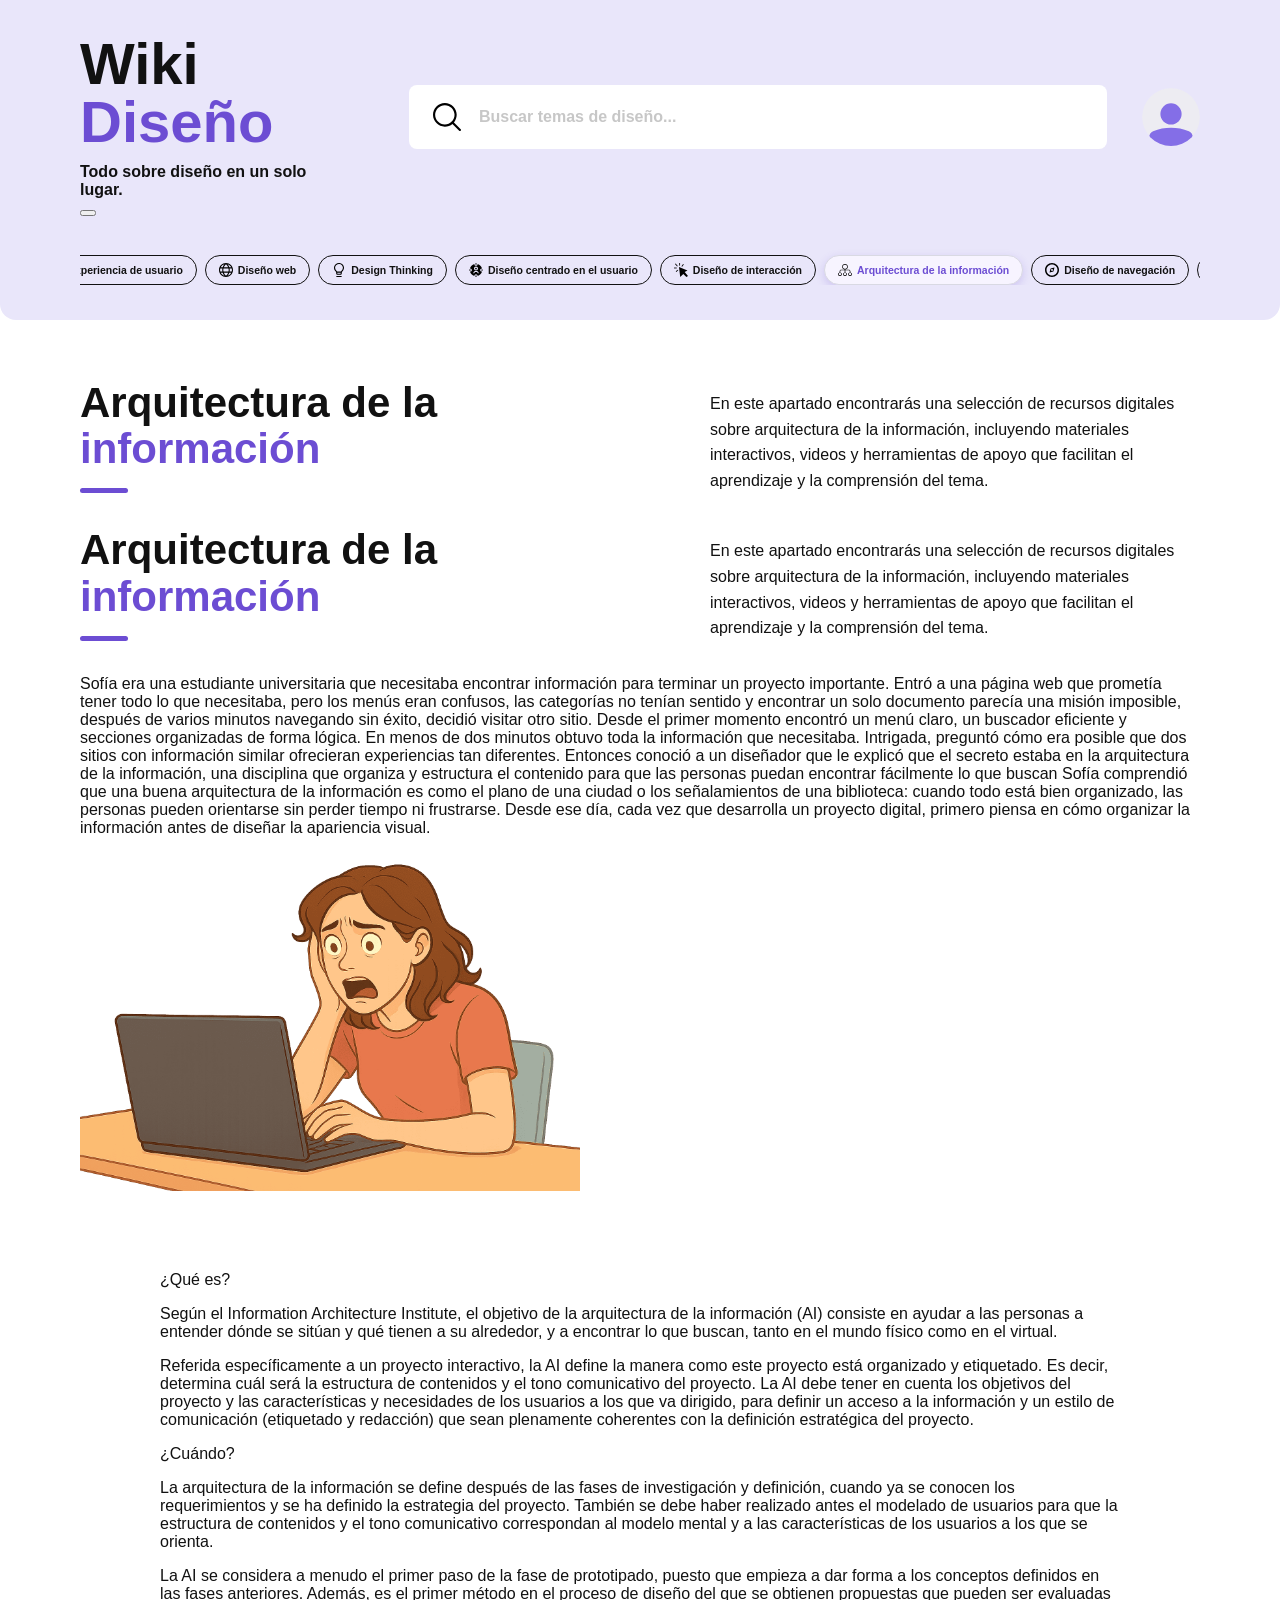
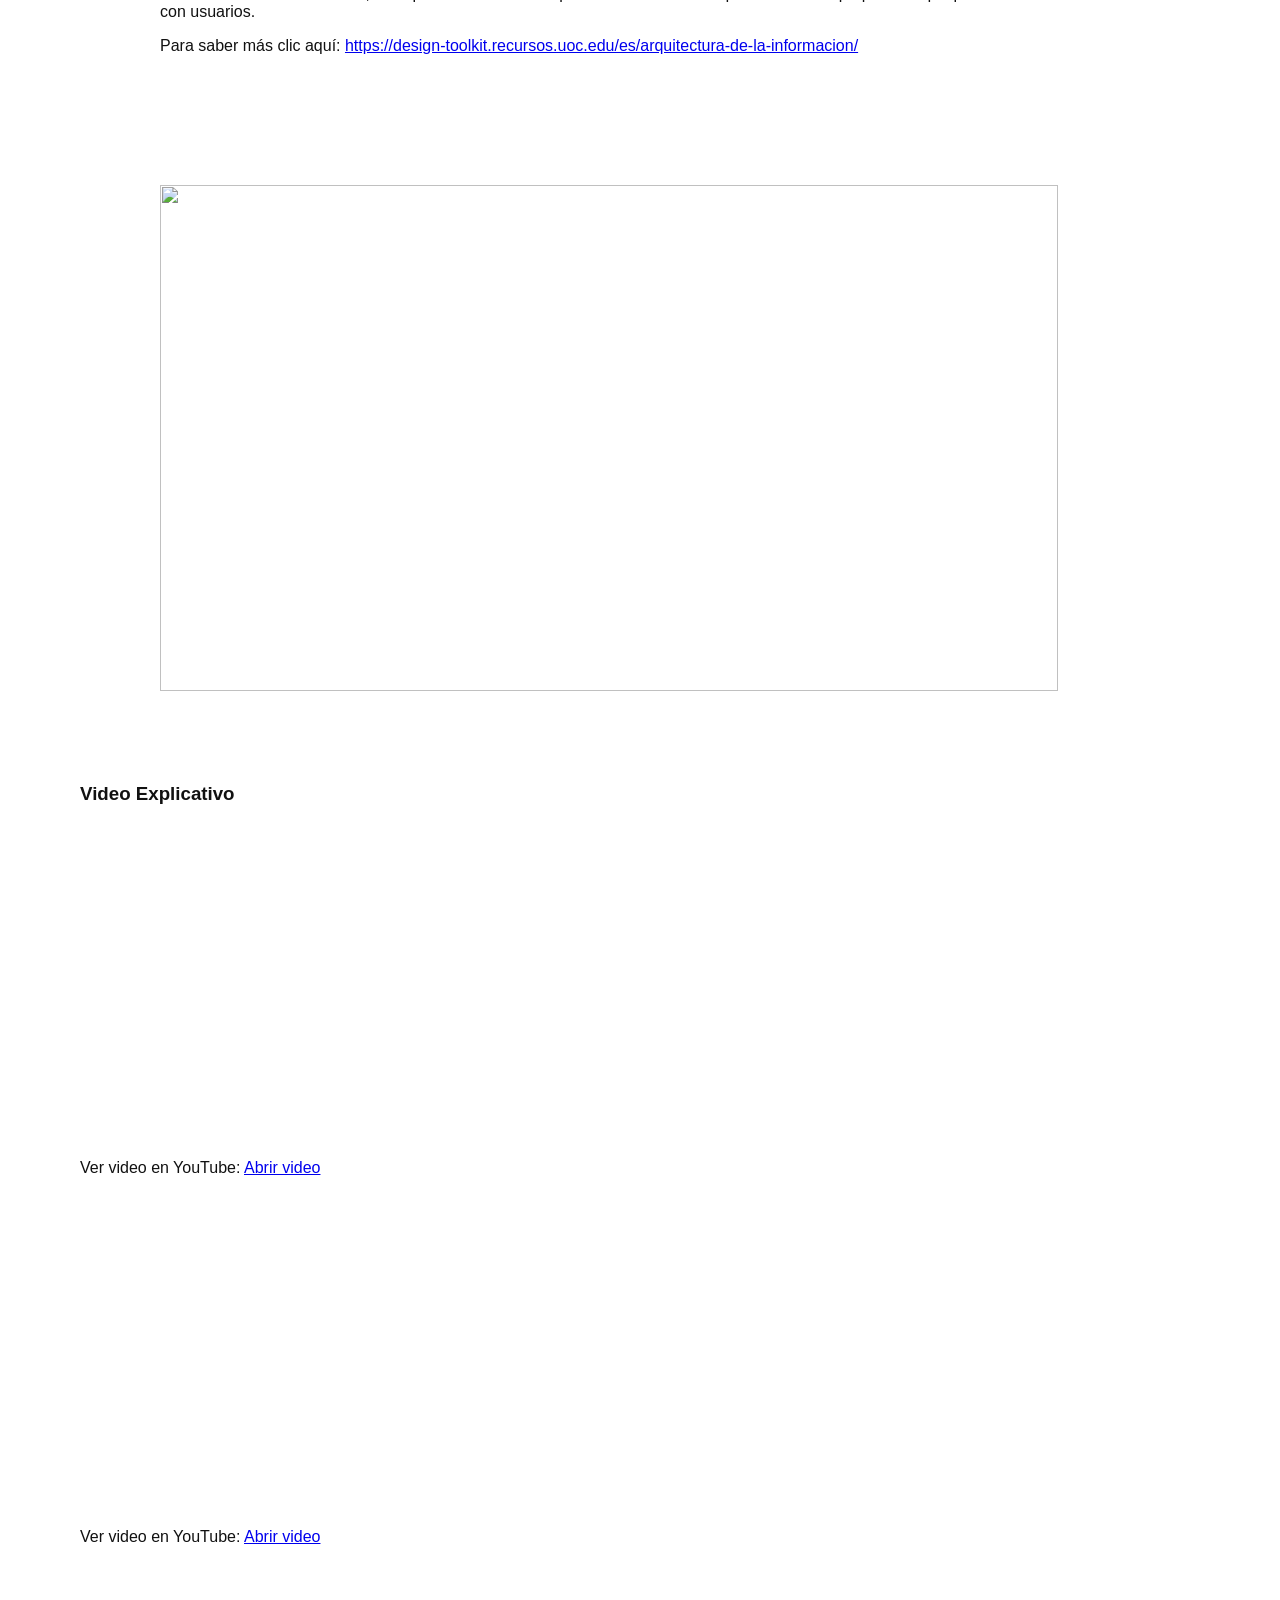
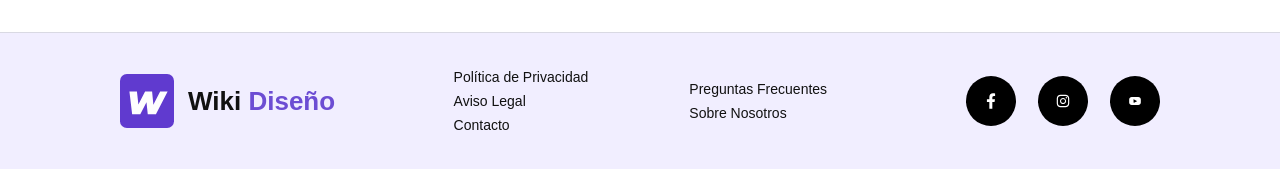
==== index.html @ 9dee79c6 "Update index.html" ====
<!DOCTYPE html>
<html lang="es">
<head>
  <meta charset="UTF-8">
  <meta name="viewport" content="width=device-width, initial-scale=1.0">
  <title>Wiki Diseño</title>

  <link rel="stylesheet" href="css/estilos-index.css">
</head>

<body>

  <header class="header-wiki">

    <div class="header-superior">

      <div class="titulo-wiki">
        <h1>Wiki <span>Diseño</span></h1>
        <p>Todo sobre diseño en un solo lugar.</p>
      </div>

      <div class="busqueda-usuario">
        <div class="barra-busqueda">
          <img src="img/lupa.svg" alt="Buscar">
          <input type="text" placeholder="Buscar temas de diseño...">
        </div>

        <img class="icono-usuario" src="img/user-icon.svg" alt="Usuario">
      </div>

    </div>
<button class="boton-menu" id="boton-menu" aria-label="Abrir menú" aria-expanded="false">
  <span></span>
  <span></span>
  <span></span>
</button>

<nav class="menu-temas" id="menu-temas" aria-label="Filtrar temas">

  <button class="menu-item" type="button" data-filtro="todos">
    <span>Todos</span>
  </button>

  <button class="menu-item" type="button" data-filtro="experiencia-usuario">
    <img src="img/user-experience.svg" alt="">
    <span>Experiencia de usuario</span>
  </button>

  <button class="menu-item" type="button" data-filtro="diseno-web">
    <img src="img/web-design.svg" alt="">
    <span>Diseño web</span>
  </button>

  <button class="menu-item" type="button" data-filtro="design-thinking">
    <img src="img/design-thinking.svg" alt="">
    <span>Design Thinking</span>
  </button>

  <button class="menu-item" type="button" data-filtro="diseno-centrado">
    <img src="img/user-focus.svg" alt="">
    <span>Diseño centrado en el usuario</span>
  </button>

  <button class="menu-item" type="button" data-filtro="diseno-interaccion">
    <img src="img/interactive.svg" alt="">
    <span>Diseño de interacción</span>
  </button>

  <button class="menu-item activo" type="button" data-filtro="arquitectura-informacion">
    <img src="img/information.svg" alt="">
    <span>Arquitectura de la información</span>
  </button>

  <button class="menu-item" type="button" data-filtro="diseno-navegacion">
    <img src="img/nav-design.svg" alt="">
    <span>Diseño de navegación</span>
  </button>

  <button class="menu-item" type="button" data-filtro="diseno-visual">
    <img src="img/visual-design.svg" alt="">
    <span>Diseño visual</span>
  </button>

</nav>
  </header>

  <main>

    <section class="intro-home">
      <div>
        <h2>Arquitectura de la <span>información</span></h2>
        <div class="linea-titulo"></div>
      </div>

      <p>
        En este apartado encontrarás una selección de recursos digitales sobre 
        arquitectura de la información, incluyendo materiales interactivos, 
        videos y herramientas de apoyo que facilitan el aprendizaje y la 
        comprensión del tema.
      </p>
    </section>

	   <section class="intro-home">
      <div>
        <h2>Arquitectura de la <span>información</span></h2>
        <div class="linea-titulo"></div>
      </div>

      <p>
        En este apartado encontrarás una selección de recursos digitales sobre 
        arquitectura de la información, incluyendo materiales interactivos, 
        videos y herramientas de apoyo que facilitan el aprendizaje y la 
        comprensión del tema.
      </p>
    </section>

	  

   <section class="storytelling"> 
	   <div>
	  <p> 
		 Sofía era una estudiante universitaria que necesitaba encontrar información para terminar un proyecto importante. 
		 Entró a una página web que prometía tener todo lo que necesitaba, pero los menús eran confusos, las categorías no 
		 tenían sentido y encontrar un solo documento parecía una misión imposible, después de varios minutos navegando sin 
		 éxito, decidió visitar otro sitio. Desde el primer momento encontró un menú claro, un buscador eficiente y secciones 
		 organizadas de forma lógica. En menos de dos minutos obtuvo toda la información que necesitaba. Intrigada, preguntó 
		 cómo era posible que dos sitios con información similar ofrecieran experiencias tan diferentes. Entonces conoció a un 
		 diseñador que le explicó que el secreto estaba en la arquitectura de la información, una disciplina que organiza y 
		 estructura el contenido para que las personas puedan encontrar fácilmente lo que buscan Sofía comprendió que una buena 
		 arquitectura de la información es como el plano de una ciudad o los señalamientos de una biblioteca: cuando todo está 
		 bien organizado, las personas pueden orientarse sin perder tiempo ni frustrarse. Desde ese día, cada vez que desarrolla 
		 un proyecto digital, primero piensa en cómo organizar la información antes de diseñar la apariencia visual.
	 </p>
   
  </div>
  <img src="Designer(3)(1)(1)(1).png" width="500" height="338" alt=""/>
 </section>

	  
<main class="CONCEPTO">
  <p>¿Qué es?&nbsp;</p>
  <p>Según el Information Architecture Institute, el objetivo de la arquitectura de la
información (AI) consiste en ayudar a las personas a entender dónde se sitúan y qué
tienen a su alrededor, y a encontrar lo que buscan, tanto en el mundo físico como en el
virtual.&nbsp;</p>
	  Referida específicamente a un proyecto interactivo, la AI define la manera como este
proyecto está organizado y etiquetado. Es decir, determina cuál será la estructura de
contenidos y el tono comunicativo del proyecto.
	  La AI debe tener en cuenta los objetivos del proyecto y las características y necesidades de
los usuarios a los que va dirigido, para definir un acceso a la información y un estilo de
comunicación (etiquetado y redacción) que sean plenamente coherentes con la
definición estratégica del proyecto.&nbsp;</p>
	  
	  ¿Cuándo?&nbsp;</p>
	La arquitectura de la información se define después de las fases de investigación y
definición, cuando ya se conocen los requerimientos y se ha definido la estrategia del
proyecto. También se debe haber realizado antes el modelado de usuarios para que la
estructura de contenidos y el tono comunicativo correspondan al modelo mental y a las
características de los usuarios a los que se orienta.&nbsp;</p>
	La AI se considera a menudo el primer paso de la fase de prototipado, puesto que
empieza a dar forma a los conceptos definidos en las fases anteriores. Además, es el
primer método en el proceso de diseño del que se obtienen propuestas que pueden ser
evaluadas con usuarios.&nbsp;</p>

	Para saber más clic aquí: <a href="https://design-toolkit.recursos.uoc.edu/es/guia/arquitectura-de-la-
informacion/  ">https://design-toolkit.recursos.uoc.edu/es/arquitectura-de-la-informacion/  </a></main>

<main class="VIDEOS">
<img src="ANALISIS DE BIG DATA(1).gif" width="898" height="506" alt=""/>
</main>


      

 </section>
<div> 
   <section class="grid-videos">
<h3>Video Explicativo</h3>
<div class="video">
<iframe
width="560"
height="315"
src="https://www.youtube.com/embed/1ArKfw0KvYY "
title="Video de YouTube"
frameborder="0"
allow="accelerometer; autoplay; clipboard-write; encrypted-media; gyroscope; picture-in-picture; web-share"
allowfullscreen>
</iframe>
      <p>
        Ver video en YouTube:
        <a href="https://www.youtube.com/watch?v=1ArKfw0KvYY" target="_blank">Abrir video</a>
      </p>
  </a>
  
    </div>
<div class="video">
<iframe
width="560"
height="315"
src="https://www.youtube.com/embed/t3wb7lzP1fE"
title="Video de YouTube"
frameborder="0"
allow="accelerometer; autoplay; clipboard-write; encrypted-media; gyroscope; picture-in-picture; web-share"
allowfullscreen>
</iframe>
      <p>
        Ver video en YouTube:
        <a href="https://www.youtube.com/watch?v=t3wb7lzP1fE" target="_blank">Abrir video</a>
      </p>
    </div>





</section>
    
    
  </main>
<button class="btn-arriba" id="btn-arriba" type="button" aria-label="Volver al inicio">
  ↑
</button>
  <footer class="footer-wiki">

    <div class="footer-logo">
      <img src="img/logo.svg" alt="Logo Wiki Diseño">
      <h2>Wiki <span>Diseño</span></h2>
    </div>

    <div class="footer-links">
      <a href="#">Política de Privacidad</a>
      <a href="#">Aviso Legal</a>
      <a href="#">Contacto</a>
    </div>

    <div class="footer-links">
      <a href="#">Preguntas Frecuentes</a>
      <a href="#">Sobre Nosotros</a>
    </div>

    <div class="footer-social">
      <a href="#" aria-label="Facebook">
        <img src="img/fb.svg" alt="">
      </a>

      <a href="#" aria-label="Instagram">
        <img src="img/ig.svg" alt="">
      </a>

      <a href="#" aria-label="YouTube">
        <img src="img/yt.svg" alt="">
      </a>
    </div>

  </footer>
<script>
  const botonesFiltro = document.querySelectorAll(".menu-item[data-filtro]");
  const tarjetasTema = document.querySelectorAll(".tarjeta-tema");

  botonesFiltro.forEach(function (boton) {
    boton.addEventListener("click", function () {
      const filtroSeleccionado = boton.dataset.filtro;

      botonesFiltro.forEach(function (botonMenu) {
        botonMenu.classList.remove("activo");
      });

      boton.classList.add("activo");

      tarjetasTema.forEach(function (tarjeta) {
        const temaTarjeta = tarjeta.dataset.tema;

        const mostrarTarjeta =
          filtroSeleccionado === "todos" ||
          temaTarjeta === filtroSeleccionado;

        tarjeta.classList.toggle("oculta", !mostrarTarjeta);
      });

      /* En celular, cierra el menú después de aplicar el filtro */
      const menuTemas = document.getElementById("menu-temas");
      const botonMenu = document.getElementById("boton-menu");

      if (window.innerWidth <= 700) {
        menuTemas.classList.remove("abierto");
        botonMenu.setAttribute("aria-expanded", "false");
        botonMenu.setAttribute("aria-label", "Abrir menú");
      }
    });
  });
</script>
<script>
  const botonArriba = document.getElementById("btn-arriba");

  window.addEventListener("scroll", function () {
    if (window.scrollY > 350) {
      botonArriba.classList.add("visible");
    } else {
      botonArriba.classList.remove("visible");
    }
  });

  botonArriba.addEventListener("click", function () {
    window.scrollTo({
      top: 0,
      behavior: "smooth"
    });
  });
</script>
  
</body>
</html>
---- css/estilos-index.css ----
css
* {
  box-sizing: border-box;
}

body {
  margin: 0;
  font-family: 'Roboto', Arial, sans-serif;
  background-color: #ffffff;
  color: #111111;
}

/* HEADER */

.header-wiki {
  background-color: #E9E6FA;
  padding: 35px 80px;
  border-radius: 0 0 16px 16px;
}

.header-superior {
  display: flex;
  align-items: center;
  justify-content: space-between;
  gap: 60px;
}

.titulo-wiki h1 {
  margin: 0;
  font-family: 'Poppins', Arial, sans-serif;
  font-size: 58px;
  font-weight: 700;
  line-height: 1;
}

.titulo-wiki h1 span {
  color: #6C4DD3;
}

.titulo-wiki p {
  margin: 12px 0 0;
  font-size: 16px;
  font-weight: 700;
}

.busqueda-usuario {
  display: flex;
  align-items: center;
  gap: 35px;
}

.barra-busqueda {
  width: 650px;
  height: 64px;
  display: flex;
  align-items: center;
  gap: 16px;
  padding: 0 24px;
  background-color: #ffffff;
  border-radius: 8px;
}

.barra-busqueda img {
  width: 28px;
  height: 28px;
}

.barra-busqueda input {
  width: 100%;
  min-width: 0;
  border: none;
  outline: none;
  background-color: transparent;
  font-family: 'Roboto', Arial, sans-serif;
  font-size: 16px;
  font-weight: 700;
}

.barra-busqueda input::placeholder {
  color: #c7c7c7;
}

.icono-usuario {
  width: 58px;
  height: 58px;
}

/* MENÚ DE FILTROS */

.menu-temas {
  display: flex;
  align-items: center;
  justify-content: center;
  gap: 8px;
  margin-top: 28px;
  padding: 10px 0 0;
  white-space: nowrap;
  overflow-x: auto;
}

.menu-item {
  display: inline-flex;
  align-items: center;
  justify-content: center;
  gap: 5px;
  padding: 7px 13px;
  border: 1.5px solid #111111;
  border-radius: 999px;
  background-color: transparent;
  color: #111111;
  font-family: 'Poppins', Arial, sans-serif;
  font-size: 10.5px;
  font-weight: 600;
  line-height: 1;
  text-decoration: none;
  cursor: pointer;
  flex: 0 0 auto;
  transition: all 0.25s ease;
}

.menu-item img {
  width: 14px;
  height: 14px;
  object-fit: contain;
  transition: transform 0.25s ease;
}

.menu-item:hover {
  background-color: #ffffff;
  color: #6C4DD3;
  border-color: #6C4DD3;
  transform: translateY(-2px);
  box-shadow: 0 5px 12px rgba(108, 77, 211, 0.18);
}

.menu-item:hover img {
  transform: scale(1.08);
}

.menu-item.activo {
  position: relative;
  background-color: #F7F4FF;
  color: #6C4DD3;
  border-color: #D9D9E3;
  box-shadow: 0 3px 8px rgba(108, 77, 211, 0.22);
}

.menu-item.activo::after {
  content: "";
  position: absolute;
  right: 0;
  bottom: -11px;
  left: 0;
  height: 4px;
  border-radius: 999px;
  background-color: #6C4DD3;
}

/* CONTENIDO DEL HOME */

main {
  max-width: 1500px;
  margin: 0 auto;
  padding: 60px 80px 70px;
}

.intro-home {
  display: flex;
  align-items: flex-end;
  justify-content: space-between;
  gap: 50px;
  margin-bottom: 34px;
}

.intro-home h2 {
  margin: 0;
  font-family: 'Poppins', Arial, sans-serif;
  font-size: 42px;
  line-height: 1.1;
}

.intro-home h2 span {
  color: #6C4DD3;
}

.linea-titulo {
  width: 48px;
  height: 5px;
  margin-top: 16px;
  background-color: #6C4DD3;
  border-radius: 999px;
}

.intro-home p {
  max-width: 490px;
  margin: 0;
  font-size: 16px;
  line-height: 1.6;
}

/* TARJETAS */

.grid-temas {
  display: grid;
  grid-template-columns: repeat(4, 1fr);
  gap: 20px;
}

.tarjeta-tema {
  position: relative;
  min-height: 310px;
  padding: 22px 28px 26px;
  overflow: hidden;
  border: 1px solid #E5E3EC;
  border-radius: 16px;
  background-color: #ffffff;
  box-shadow: 0 6px 18px rgba(0, 0, 0, 0.07);
  color: #111111;
  text-decoration: none;
  transition: transform 0.25s ease, box-shadow 0.25s ease;
}

.tarjeta-tema:hover {
  transform: translateY(-6px);
  box-shadow: 0 12px 26px rgba(108, 77, 211, 0.18);
}

.imagen-tema {
  width: 100%;
  height: 120px;
  display: flex;
  align-items: center;
  justify-content: center;
  margin-bottom: 18px;
  overflow: hidden;
  border-radius: 12px;
  background-color: #F4F1FF;
}

/* Aquí se adapta la imagen que tú coloques */
.imagen-tema img {
  width: 100%;
  height: 100%;
  object-fit: contain;
}

.tarjeta-tema h3 {
  margin: 0 0 12px;
  font-family: 'Poppins', Arial, sans-serif;
  font-size: 20px;
  line-height: 1.2;
}

.tarjeta-tema p {
  max-width: 250px;
  margin: 0;
  font-size: 15px;
  line-height: 1.5;
}

.flecha-tema {
  position: absolute;
  right: 22px;
  bottom: 22px;
  width: 30px;
  height: 30px;
  display: flex;
  align-items: center;
  justify-content: center;
  border-radius: 50%;
  background-color: #6C4DD3;
  color: #ffffff;
  font-size: 20px;
  font-weight: 700;
  transition: transform 0.25s ease;
}

.tarjeta-tema:hover .flecha-tema {
  transform: translateX(4px);
}

/* FOOTER */

.footer-wiki {
  display: grid;
  grid-template-columns: 1.5fr 1fr 1fr 1.2fr;
  align-items: center;
  gap: 40px;
  padding: 36px 120px;
  border-top: 1px solid #D9D9E3;
  background-color: #F1EEFF;
}

.footer-logo {
  display: flex;
  align-items: center;
  gap: 14px;
}

.footer-logo img {
  width: 54px;
  height: 54px;
}

.footer-logo h2 {
  margin: 0;
  font-family: 'Poppins', Arial, sans-serif;
  font-size: 26px;
}

.footer-logo h2 span {
  color: #6C4DD3;
}

.footer-links {
  display: flex;
  flex-direction: column;
  gap: 8px;
}

.footer-links a {
  color: #111111;
  font-size: 14px;
  text-decoration: none;
}

.footer-links a:hover {
  color: #6C4DD3;
}

.footer-social {
  display: flex;
  justify-content: flex-end;
  gap: 22px;
}

.footer-social a {
  width: 50px;
  height: 50px;
  display: flex;
  align-items: center;
  justify-content: center;
  border-radius: 50%;
  background-color: #000000;
}

.footer-social img {
  width: 24px;
  height: 24px;
}

/* TABLETA */

@media (max-width: 1024px) {
  .header-wiki {
    padding: 30px 40px;
  }

  .header-superior {
    flex-direction: column;
    align-items: flex-start;
    gap: 24px;
  }

  .busqueda-usuario {
    width: 100%;
  }

  .barra-busqueda {
    width: 100%;
  }

  .menu-temas {
  justify-content: flex-start;
  margin-top: 22px;
}

  main {
    padding: 45px 40px 55px;
  }

  .intro-home {
    align-items: flex-start;
    flex-direction: column;
    gap: 18px;
  }

  .grid-temas {
    grid-template-columns: repeat(2, 1fr);
  }

  .footer-wiki {
    grid-template-columns: 1fr 1fr;
    padding: 36px 40px;
  }

  .footer-social {
    justify-content: flex-start;
  }
}

/* CELULAR */

@media (max-width: 700px) {
  .header-wiki {
    padding: 28px 24px;
  }
  
.menu-temas {
  justify-content: flex-start;
  gap: 7px;
  margin-top: 18px;
  padding: 8px 0 12px;
  scrollbar-width: none;
}

.menu-temas::-webkit-scrollbar {
  display: none;
}

.menu-item {
  padding: 7px 11px;
  font-size: 9.5px;
}

.menu-item img {
  width: 12px;
  height: 12px;
}

.menu-item.activo::after {
  bottom: -9px;
  height: 3px;
}
  .titulo-wiki h1 {
    font-size: 42px;
  }

  .titulo-wiki p {
    font-size: 14px;
  }

  .busqueda-usuario {
    gap: 16px;
  }

  .barra-busqueda {
    height: 50px;
    gap: 10px;
    padding: 0 16px;
  }

  .barra-busqueda img {
    width: 21px;
    height: 21px;
  }

  .barra-busqueda input {
    font-size: 13px;
  }

  .icono-usuario {
    width: 42px;
    height: 42px;
  }

  main {
    padding: 40px 24px 50px;
  }

  .intro-home h2 {
    font-size: 34px;
  }

  .intro-home p {
    font-size: 15px;
  }

  .grid-temas {
    grid-template-columns: 1fr;
    gap: 16px;
  }

  .tarjeta-tema {
    min-height: 285px;
  }

  .footer-wiki {
    grid-template-columns: 1fr;
    gap: 26px;
    padding: 30px 24px;
  }
  
.btn-arriba {
  right: 18px;
  bottom: 18px;
  width: 44px;
  height: 44px;
  font-size: 21px;
}
  .footer-social {
    justify-content: flex-start;
  }
}


/* Oculta las tarjetas que no corresponden al filtro seleccionado */
.tarjeta-tema.oculta {
  display: none;
}

.btn-arriba {
  position: fixed;
  right: 24px;
  bottom: 24px;
  width: 48px;
  height: 48px;
  display: flex;
  align-items: center;
  justify-content: center;
  border: none;
  border-radius: 50%;
  background-color: #6C4DD3;
  color: #ffffff;
  font-size: 24px;
  font-weight: 700;
  cursor: pointer;
  box-shadow: 0 6px 14px rgba(108, 77, 211, 0.3);
  opacity: 0;
  visibility: hidden;
  transform: translateY(10px);
  transition: opacity 0.25s ease, transform 0.25s ease, visibility 0.25s ease;
}

.btn-arriba:hover {
  background-color: #5738BE;
  transform: translateY(-2px);
}

.btn-arriba.visible {
  opacity: 1;
  visibility: visible;
  transform: translateY(0);
}
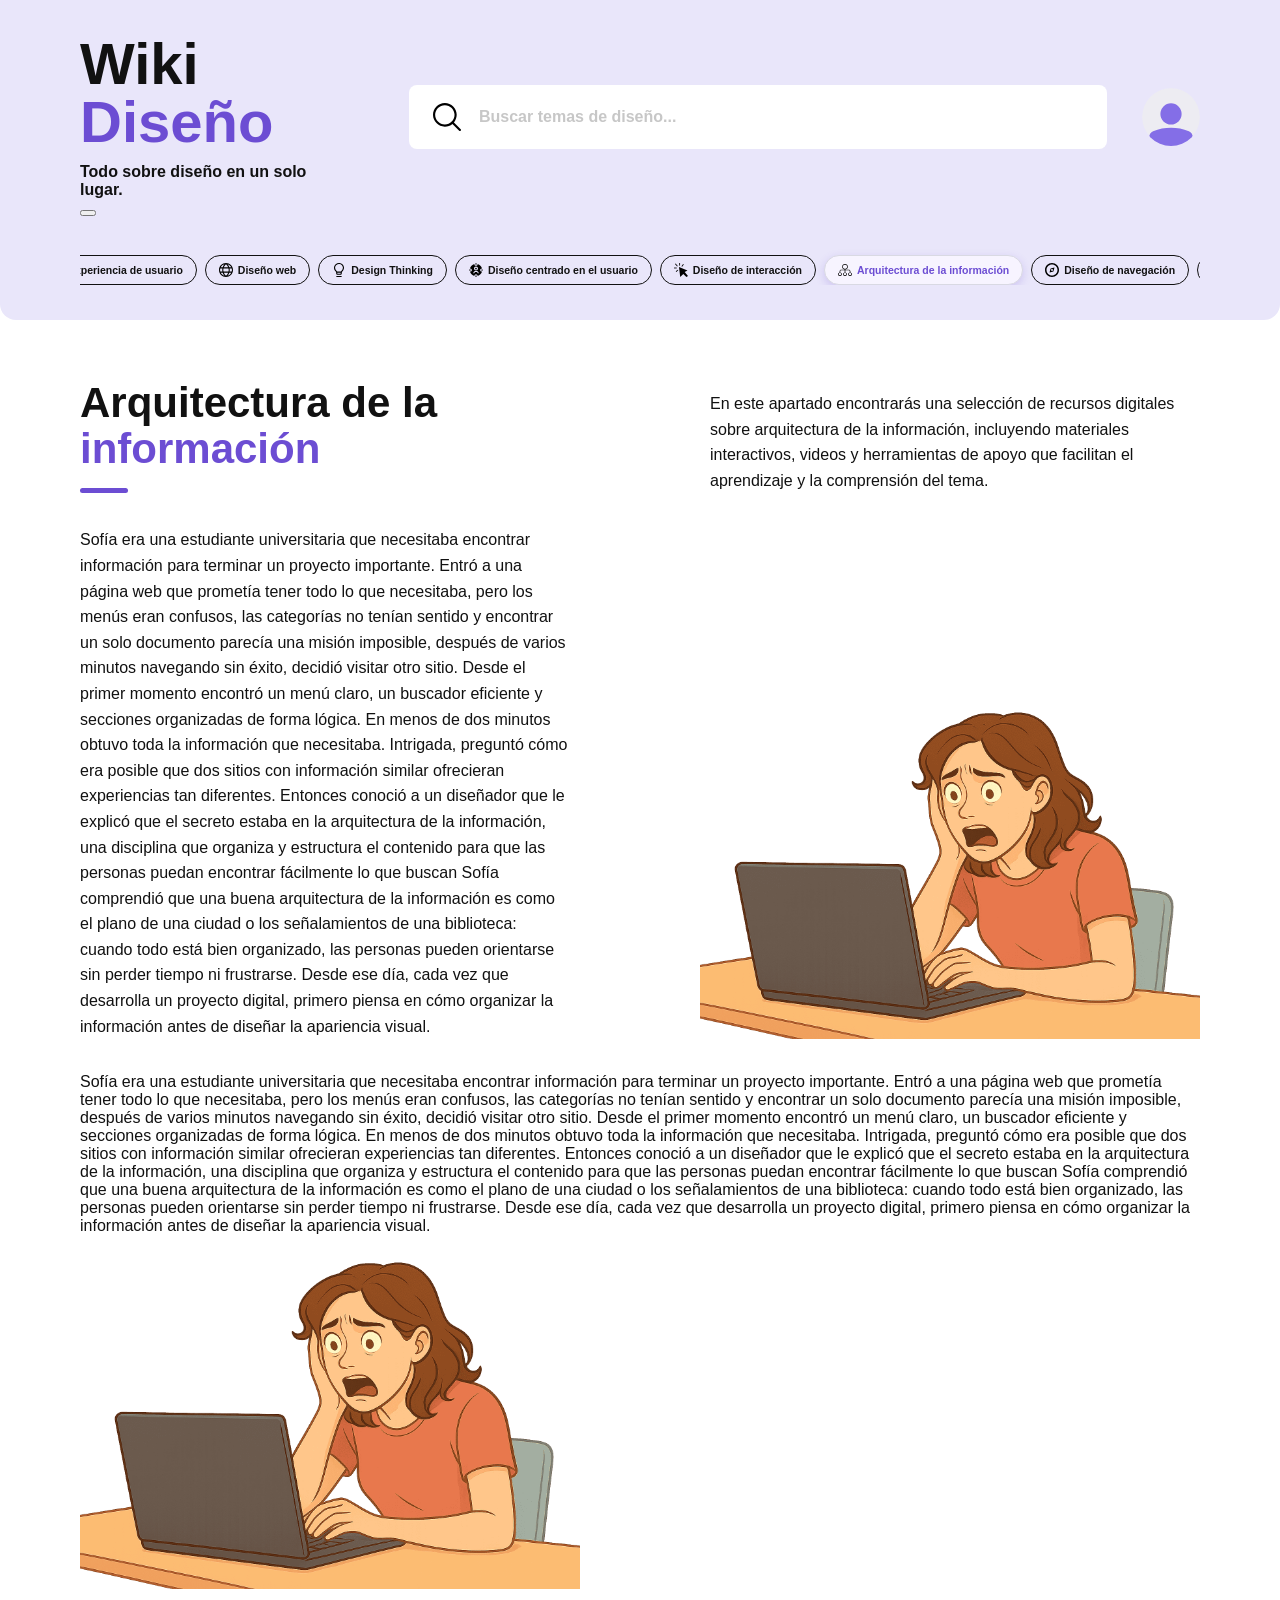
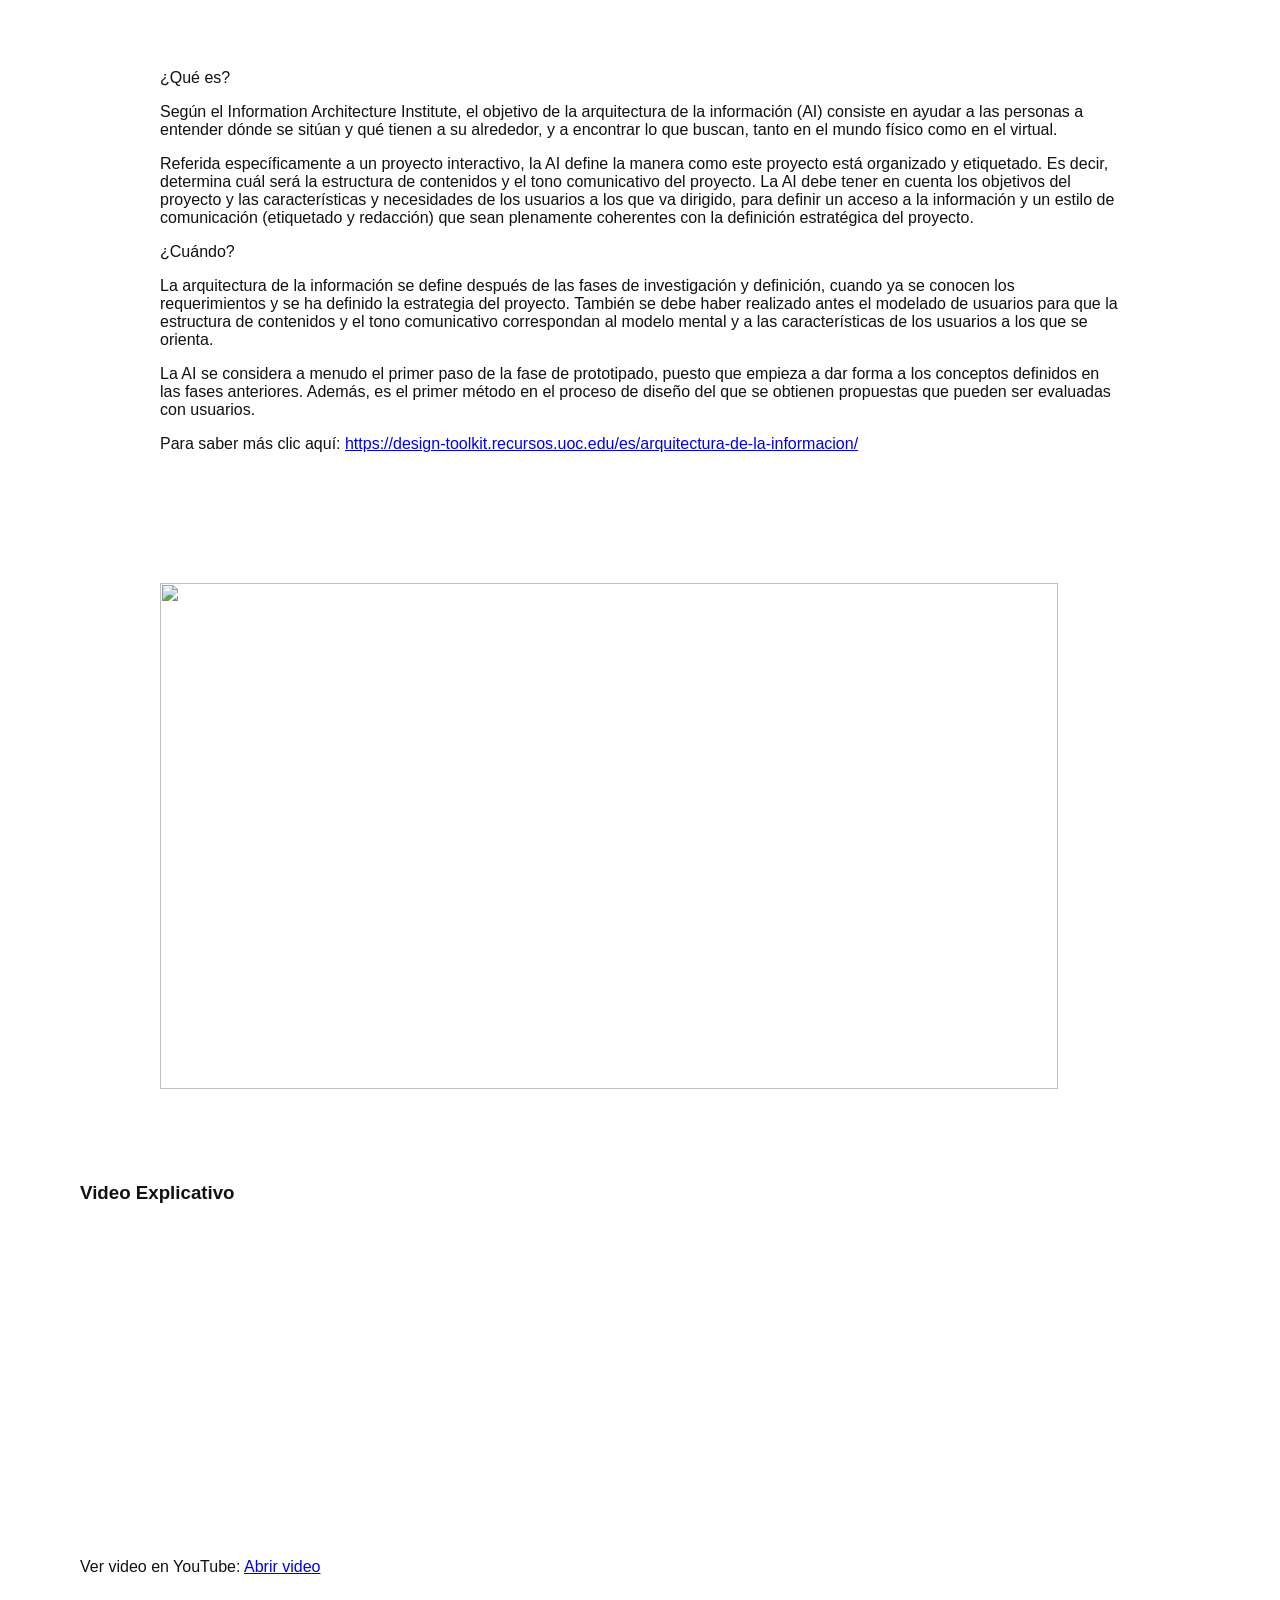
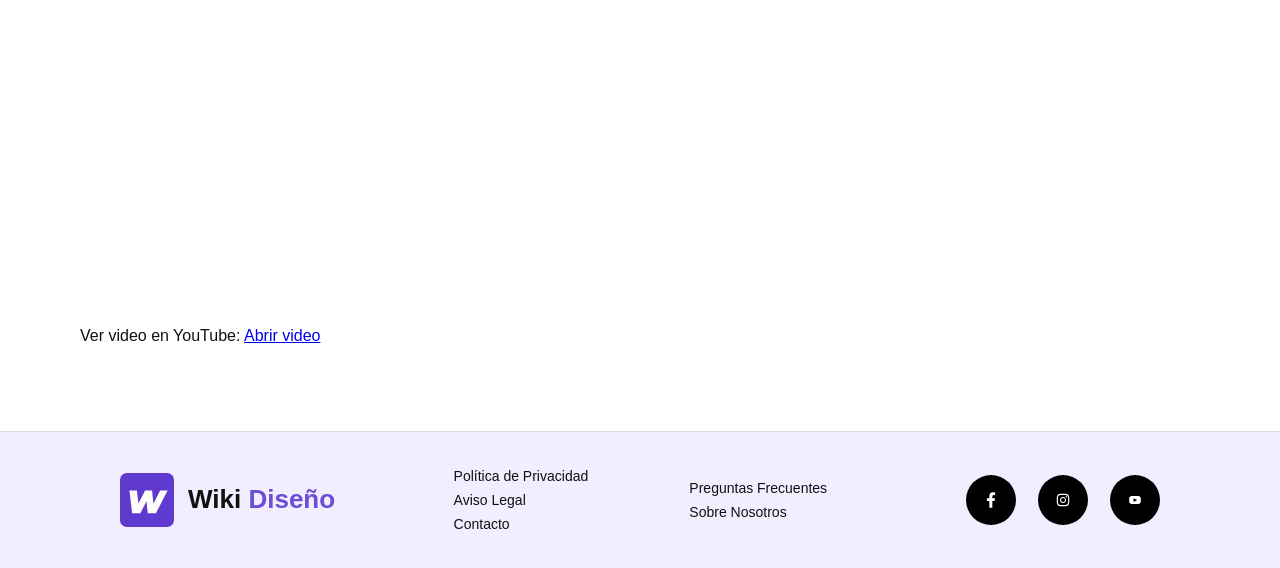
==== commit 3fd77712: "Update index.html" ====
--- a/index.html
+++ b/index.html
@@ -102,16 +102,24 @@
 
 	   <section class="intro-home">
       <div>
-        <h2>Arquitectura de la <span>información</span></h2>
-        <div class="linea-titulo"></div>
+        	  <p> 
+Sofía era una estudiante universitaria que necesitaba encontrar información para terminar un proyecto importante. 
+		 Entró a una página web que prometía tener todo lo que necesitaba, pero los menús eran confusos, las categorías no 
+		 tenían sentido y encontrar un solo documento parecía una misión imposible, después de varios minutos navegando sin 
+		 éxito, decidió visitar otro sitio. Desde el primer momento encontró un menú claro, un buscador eficiente y secciones 
+		 organizadas de forma lógica. En menos de dos minutos obtuvo toda la información que necesitaba. Intrigada, preguntó 
+		 cómo era posible que dos sitios con información similar ofrecieran experiencias tan diferentes. Entonces conoció a un 
+		 diseñador que le explicó que el secreto estaba en la arquitectura de la información, una disciplina que organiza y 
+		 estructura el contenido para que las personas puedan encontrar fácilmente lo que buscan Sofía comprendió que una buena 
+		 arquitectura de la información es como el plano de una ciudad o los señalamientos de una biblioteca: cuando todo está 
+		 bien organizado, las personas pueden orientarse sin perder tiempo ni frustrarse. Desde ese día, cada vez que desarrolla 
+		 un proyecto digital, primero piensa en cómo organizar la información antes de diseñar la apariencia visual.
+	 </p></div>
       </div>
 
-      <p>
-        En este apartado encontrarás una selección de recursos digitales sobre 
-        arquitectura de la información, incluyendo materiales interactivos, 
-        videos y herramientas de apoyo que facilitan el aprendizaje y la 
-        comprensión del tema.
-      </p>
+     
+        <img src="Designer(3)(1)(1)(1).png" width="500" height="338" alt=""/>
+     
     </section>
 
 	  
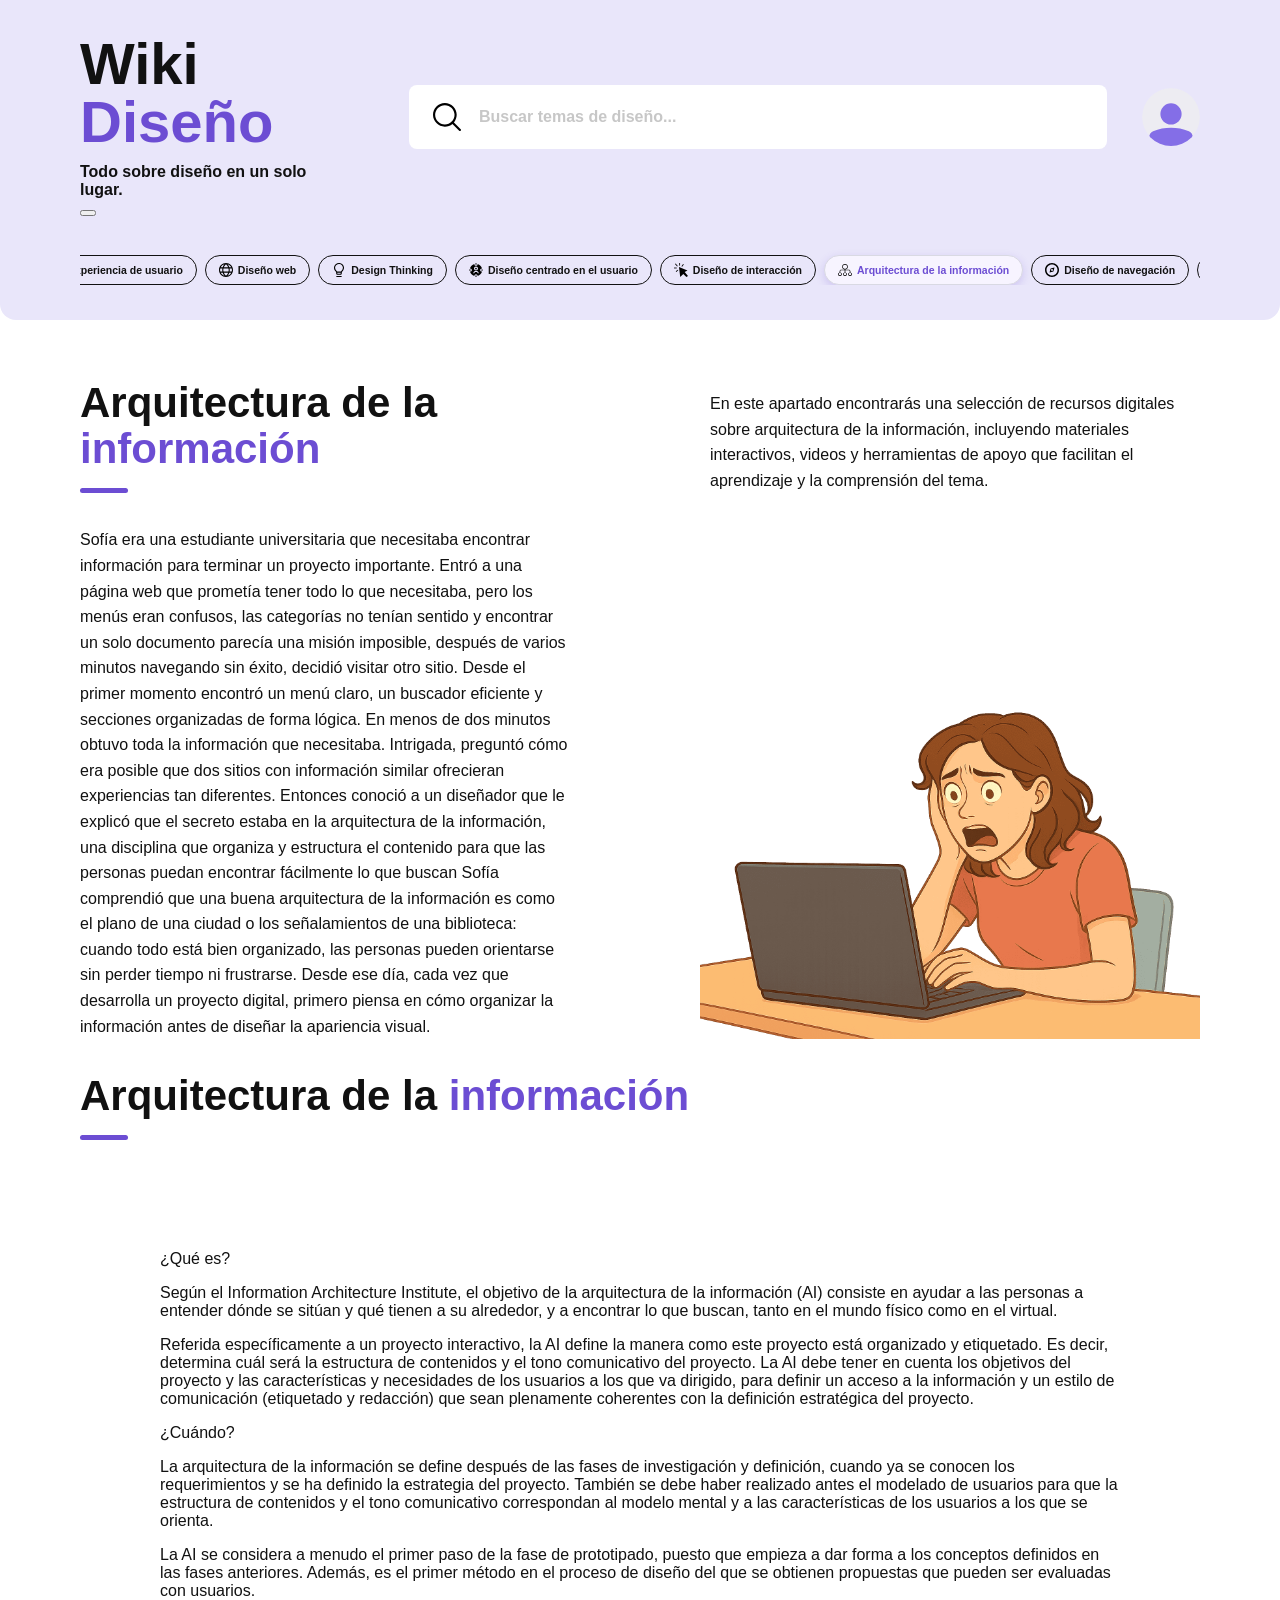
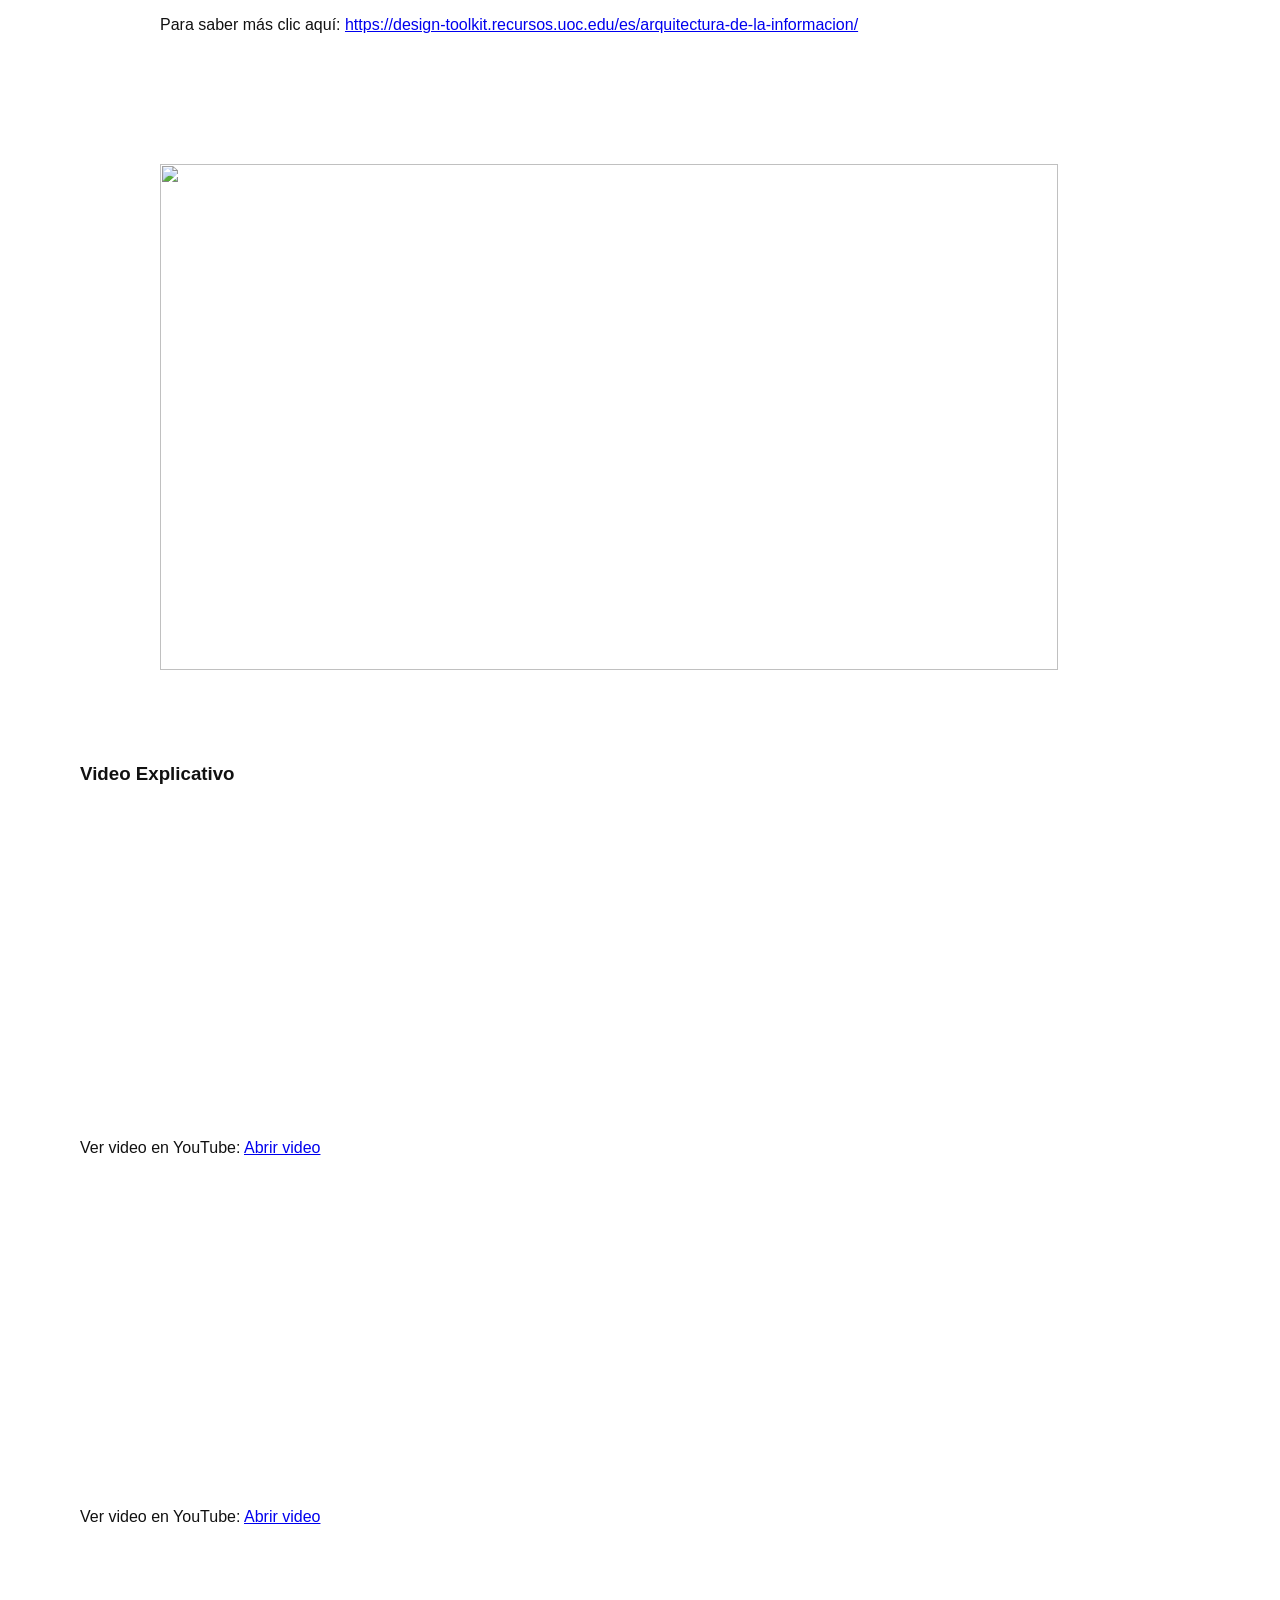
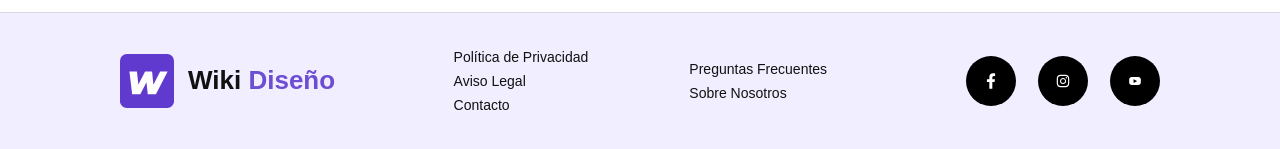
==== commit dd0f8866: "Update index.html" ====
--- a/index.html
+++ b/index.html
@@ -122,27 +122,13 @@
      
     </section>
 
-	  
-
-   <section class="storytelling"> 
-	   <div>
-	  <p> 
-		 Sofía era una estudiante universitaria que necesitaba encontrar información para terminar un proyecto importante. 
-		 Entró a una página web que prometía tener todo lo que necesitaba, pero los menús eran confusos, las categorías no 
-		 tenían sentido y encontrar un solo documento parecía una misión imposible, después de varios minutos navegando sin 
-		 éxito, decidió visitar otro sitio. Desde el primer momento encontró un menú claro, un buscador eficiente y secciones 
-		 organizadas de forma lógica. En menos de dos minutos obtuvo toda la información que necesitaba. Intrigada, preguntó 
-		 cómo era posible que dos sitios con información similar ofrecieran experiencias tan diferentes. Entonces conoció a un 
-		 diseñador que le explicó que el secreto estaba en la arquitectura de la información, una disciplina que organiza y 
-		 estructura el contenido para que las personas puedan encontrar fácilmente lo que buscan Sofía comprendió que una buena 
-		 arquitectura de la información es como el plano de una ciudad o los señalamientos de una biblioteca: cuando todo está 
-		 bien organizado, las personas pueden orientarse sin perder tiempo ni frustrarse. Desde ese día, cada vez que desarrolla 
-		 un proyecto digital, primero piensa en cómo organizar la información antes de diseñar la apariencia visual.
-	 </p>
-   
-  </div>
-  <img src="Designer(3)(1)(1)(1).png" width="500" height="338" alt=""/>
- </section>
+ <section class="intro-home">
+      <div>
+        <h2>Arquitectura de la <span>información</span></h2>
+        <div class="linea-titulo"></div>
+      </div>
+  </section>	  
+
 
 	  
 <main class="CONCEPTO">
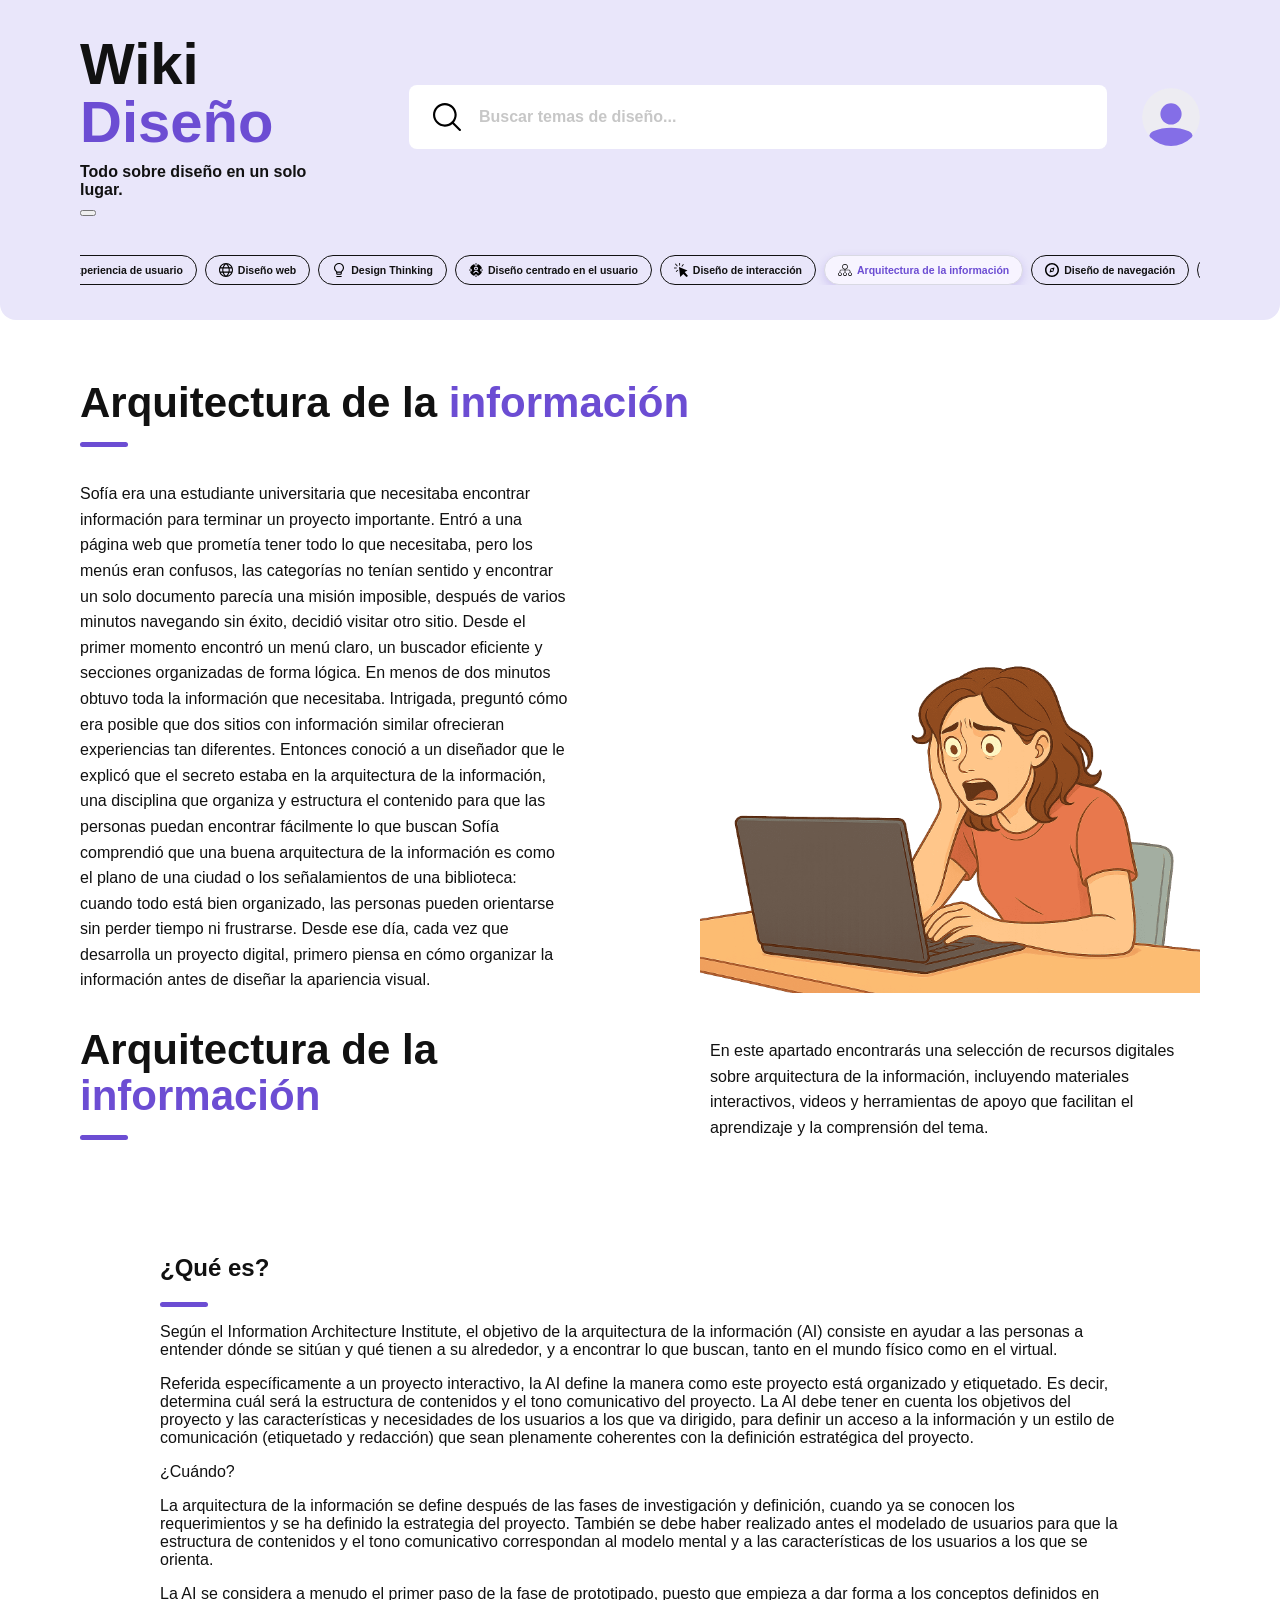
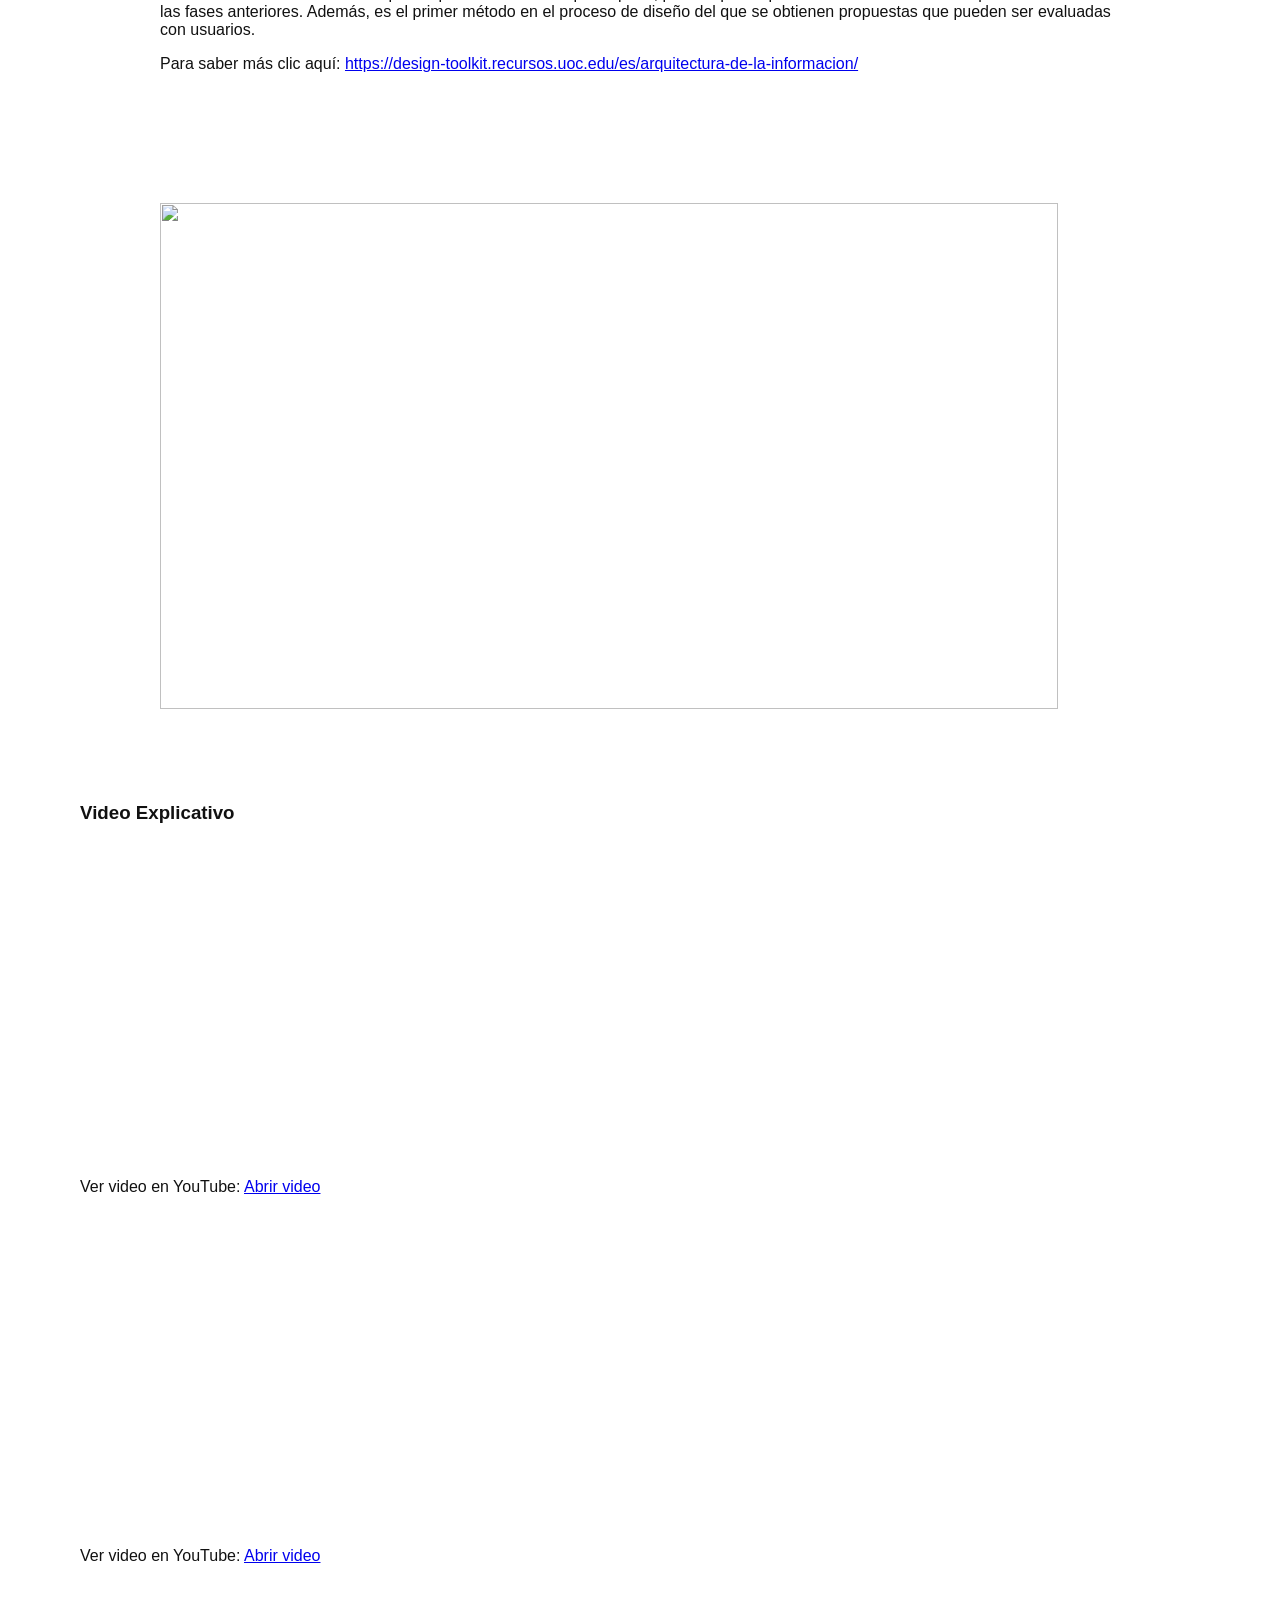
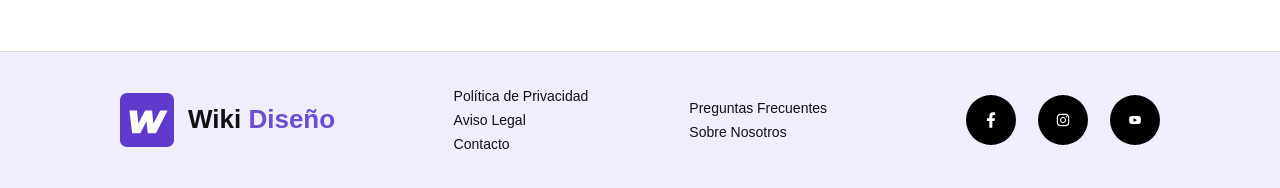
==== commit e81de595: "Update index.html" ====
--- a/index.html
+++ b/index.html
@@ -92,12 +92,6 @@
         <div class="linea-titulo"></div>
       </div>
 
-      <p>
-        En este apartado encontrarás una selección de recursos digitales sobre 
-        arquitectura de la información, incluyendo materiales interactivos, 
-        videos y herramientas de apoyo que facilitan el aprendizaje y la 
-        comprensión del tema.
-      </p>
     </section>
 
 	   <section class="intro-home">
@@ -127,12 +121,19 @@
         <h2>Arquitectura de la <span>información</span></h2>
         <div class="linea-titulo"></div>
       </div>
+	       <p>
+        En este apartado encontrarás una selección de recursos digitales sobre 
+        arquitectura de la información, incluyendo materiales interactivos, 
+        videos y herramientas de apoyo que facilitan el aprendizaje y la 
+        comprensión del tema.
+      </p>
   </section>	  
 
 
 	  
 <main class="CONCEPTO">
-  <p>¿Qué es?&nbsp;</p>
+	<h2>¿Qué <span>es?</span></h2>
+	<div class="linea-titulo"></div>
   <p>Según el Information Architecture Institute, el objetivo de la arquitectura de la
 información (AI) consiste en ayudar a las personas a entender dónde se sitúan y qué
 tienen a su alrededor, y a encontrar lo que buscan, tanto en el mundo físico como en el
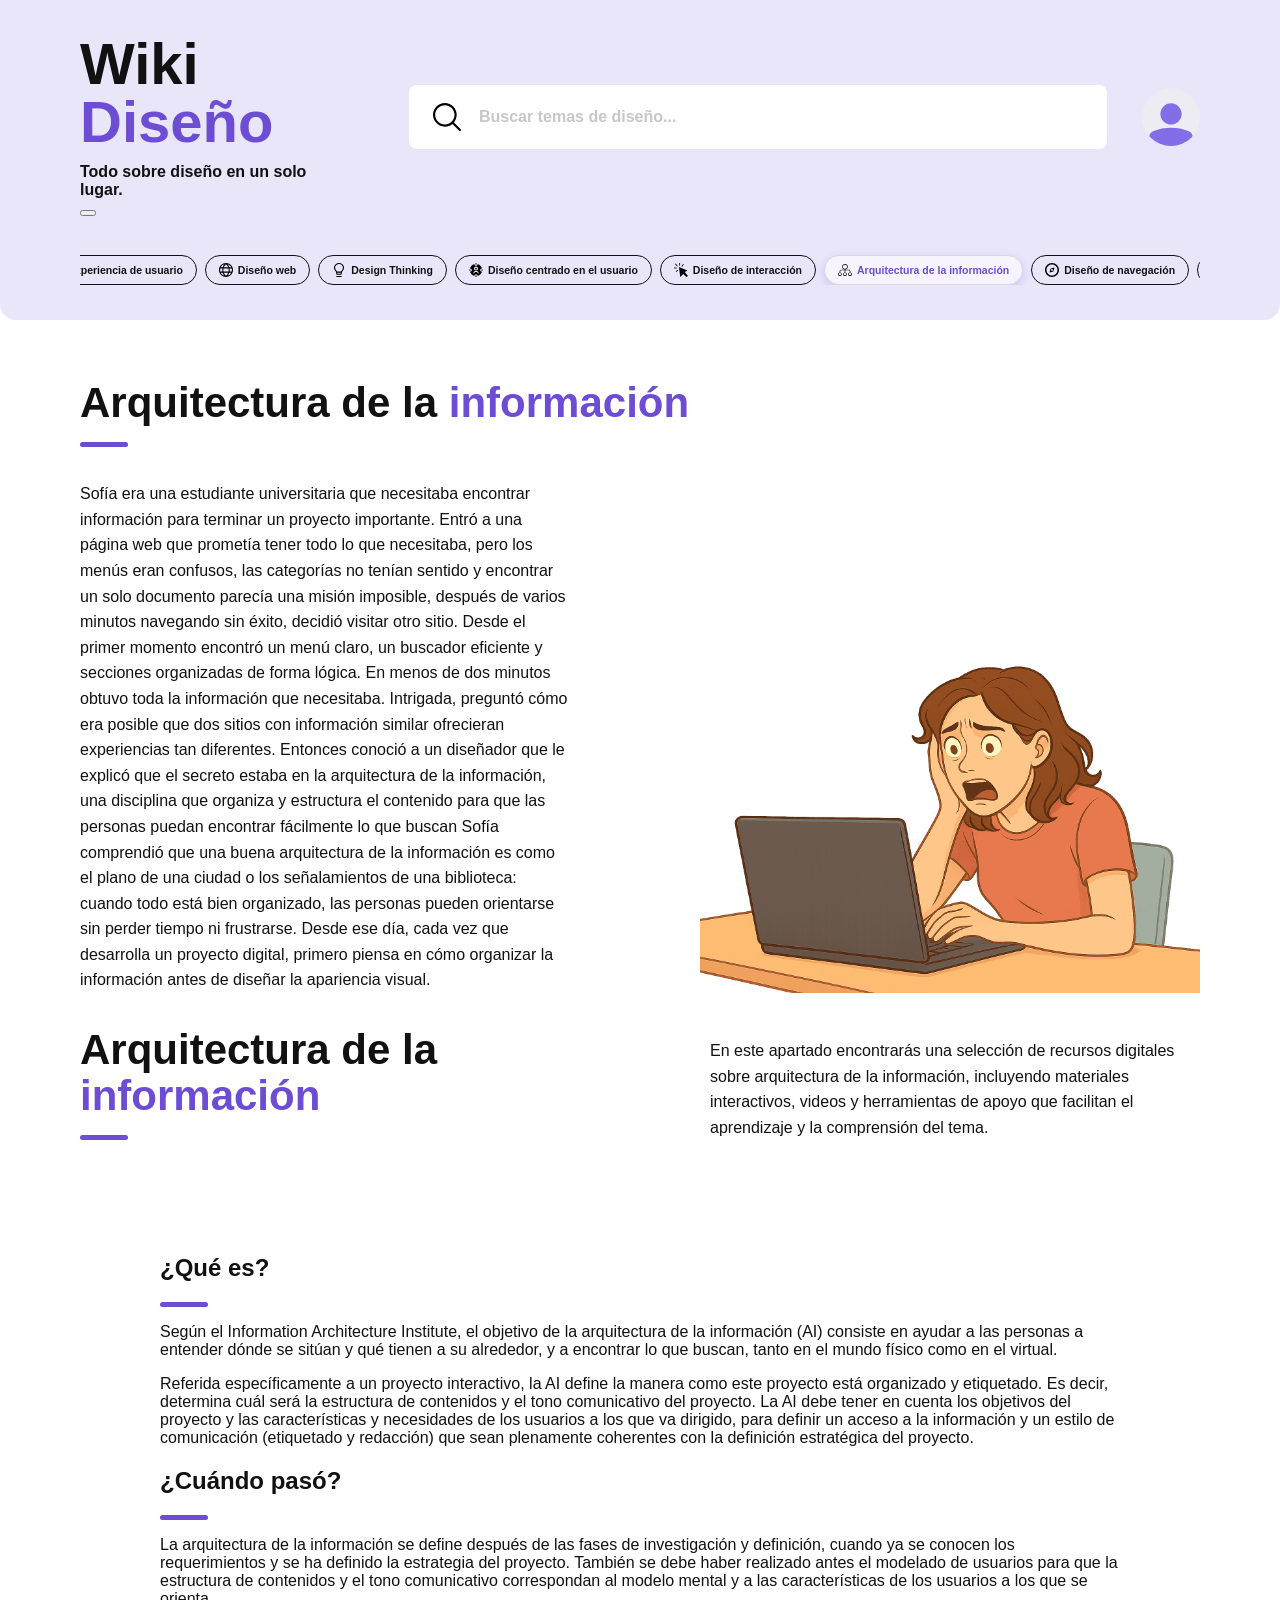
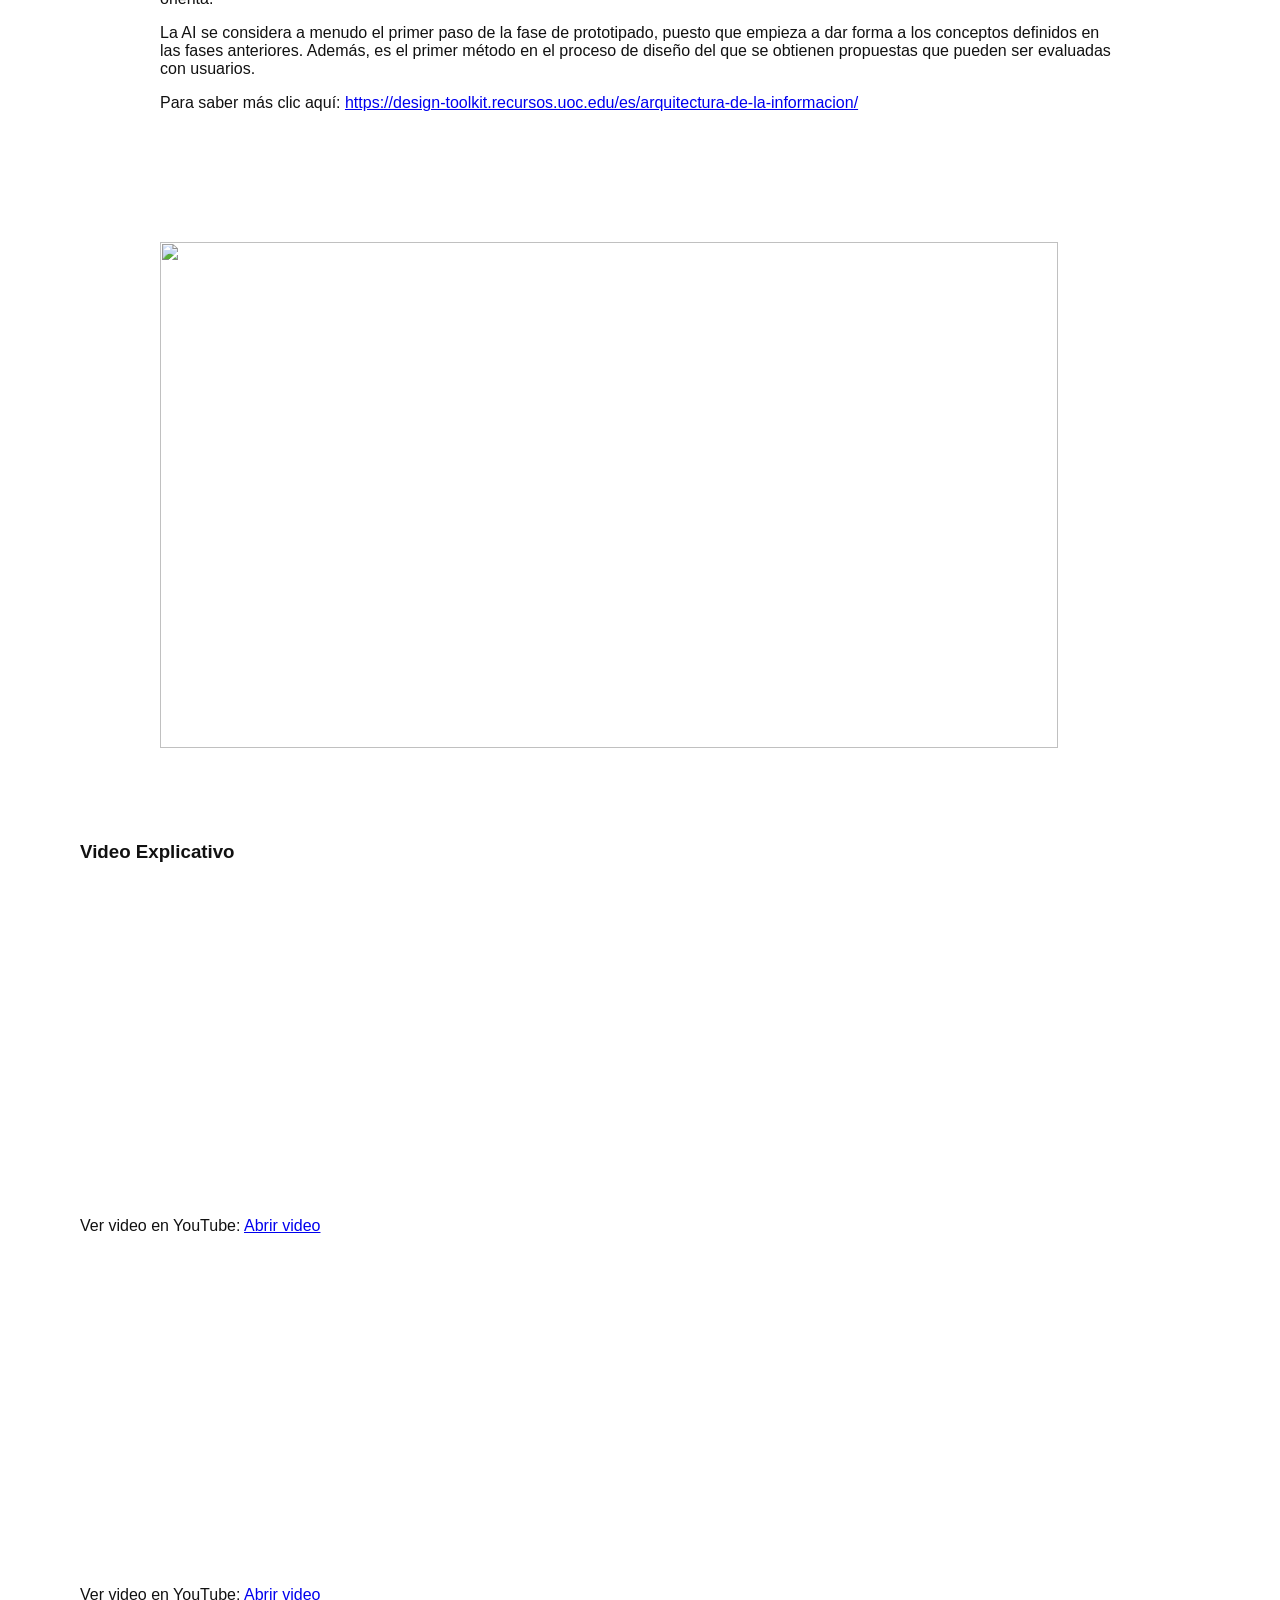
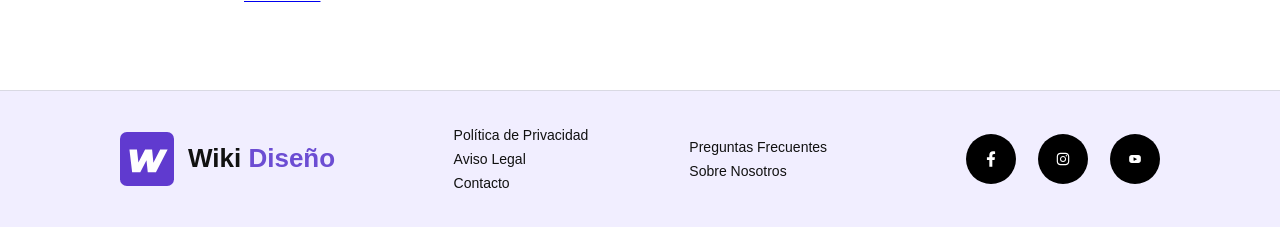
==== commit 25b6f65e: "Update index.html" ====
--- a/index.html
+++ b/index.html
@@ -145,8 +145,10 @@
 los usuarios a los que va dirigido, para definir un acceso a la información y un estilo de
 comunicación (etiquetado y redacción) que sean plenamente coherentes con la
 definición estratégica del proyecto.&nbsp;</p>
-	  
-	  ¿Cuándo?&nbsp;</p>
+
+	<h2>¿Cuándo <span>pasó?</span></h2>
+	<div class="linea-titulo"></div>
+<p>
 	La arquitectura de la información se define después de las fases de investigación y
 definición, cuando ya se conocen los requerimientos y se ha definido la estrategia del
 proyecto. También se debe haber realizado antes el modelado de usuarios para que la
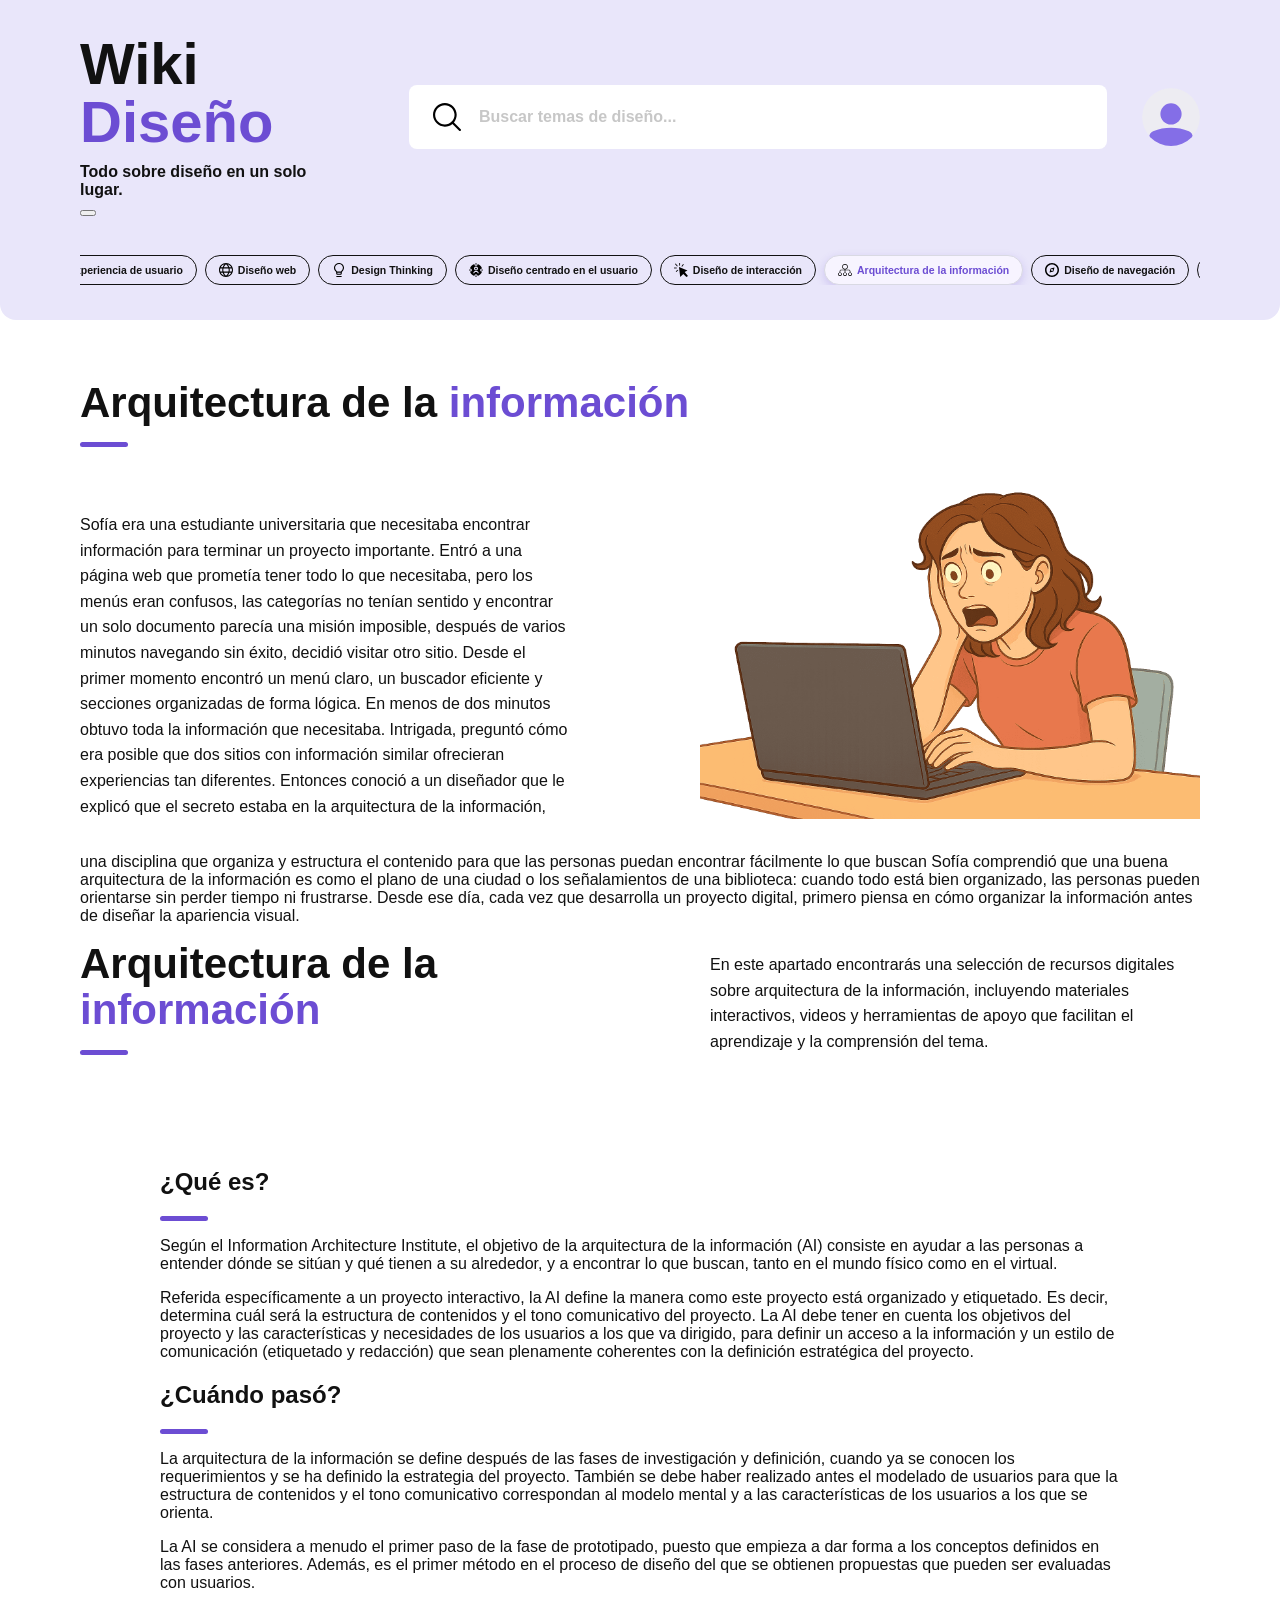
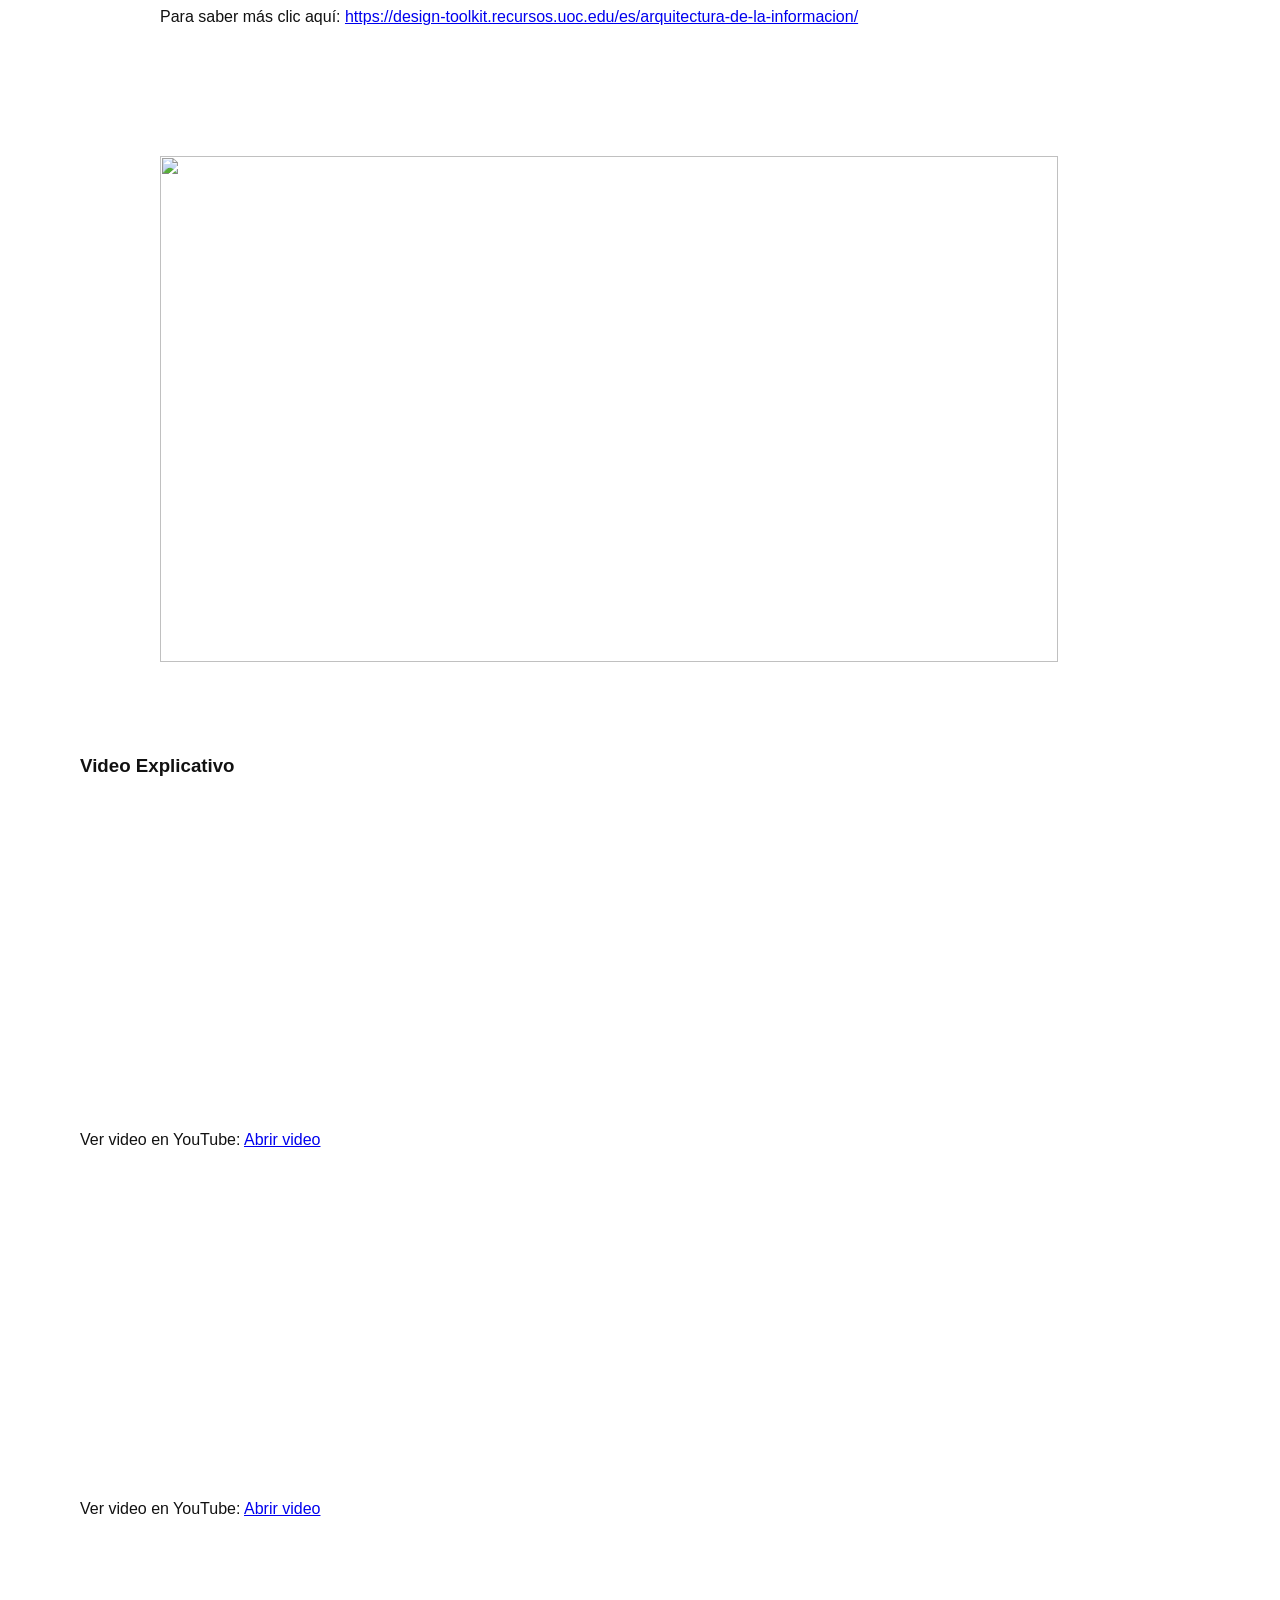
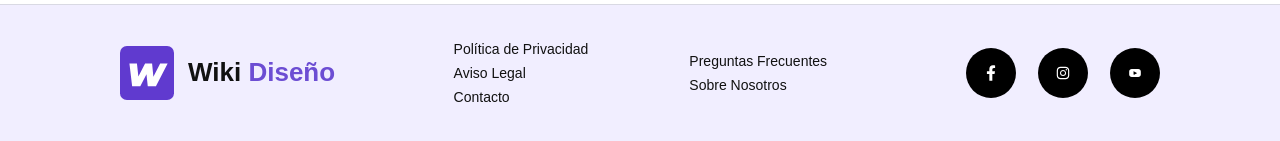
==== commit 204de5a8: "Update index.html" ====
--- a/index.html
+++ b/index.html
@@ -103,11 +103,7 @@
 		 éxito, decidió visitar otro sitio. Desde el primer momento encontró un menú claro, un buscador eficiente y secciones 
 		 organizadas de forma lógica. En menos de dos minutos obtuvo toda la información que necesitaba. Intrigada, preguntó 
 		 cómo era posible que dos sitios con información similar ofrecieran experiencias tan diferentes. Entonces conoció a un 
-		 diseñador que le explicó que el secreto estaba en la arquitectura de la información, una disciplina que organiza y 
-		 estructura el contenido para que las personas puedan encontrar fácilmente lo que buscan Sofía comprendió que una buena 
-		 arquitectura de la información es como el plano de una ciudad o los señalamientos de una biblioteca: cuando todo está 
-		 bien organizado, las personas pueden orientarse sin perder tiempo ni frustrarse. Desde ese día, cada vez que desarrolla 
-		 un proyecto digital, primero piensa en cómo organizar la información antes de diseñar la apariencia visual.
+		 diseñador que le explicó que el secreto estaba en la arquitectura de la información,
 	 </p></div>
       </div>
 
@@ -115,7 +111,13 @@
         <img src="Designer(3)(1)(1)(1).png" width="500" height="338" alt=""/>
      
     </section>
-
+	  
+  <p> una disciplina que organiza y 
+		 estructura el contenido para que las personas puedan encontrar fácilmente lo que buscan Sofía comprendió que una buena 
+		 arquitectura de la información es como el plano de una ciudad o los señalamientos de una biblioteca: cuando todo está 
+		 bien organizado, las personas pueden orientarse sin perder tiempo ni frustrarse. Desde ese día, cada vez que desarrolla 
+		 un proyecto digital, primero piensa en cómo organizar la información antes de diseñar la apariencia visual. </p>
+	  
  <section class="intro-home">
       <div>
         <h2>Arquitectura de la <span>información</span></h2>
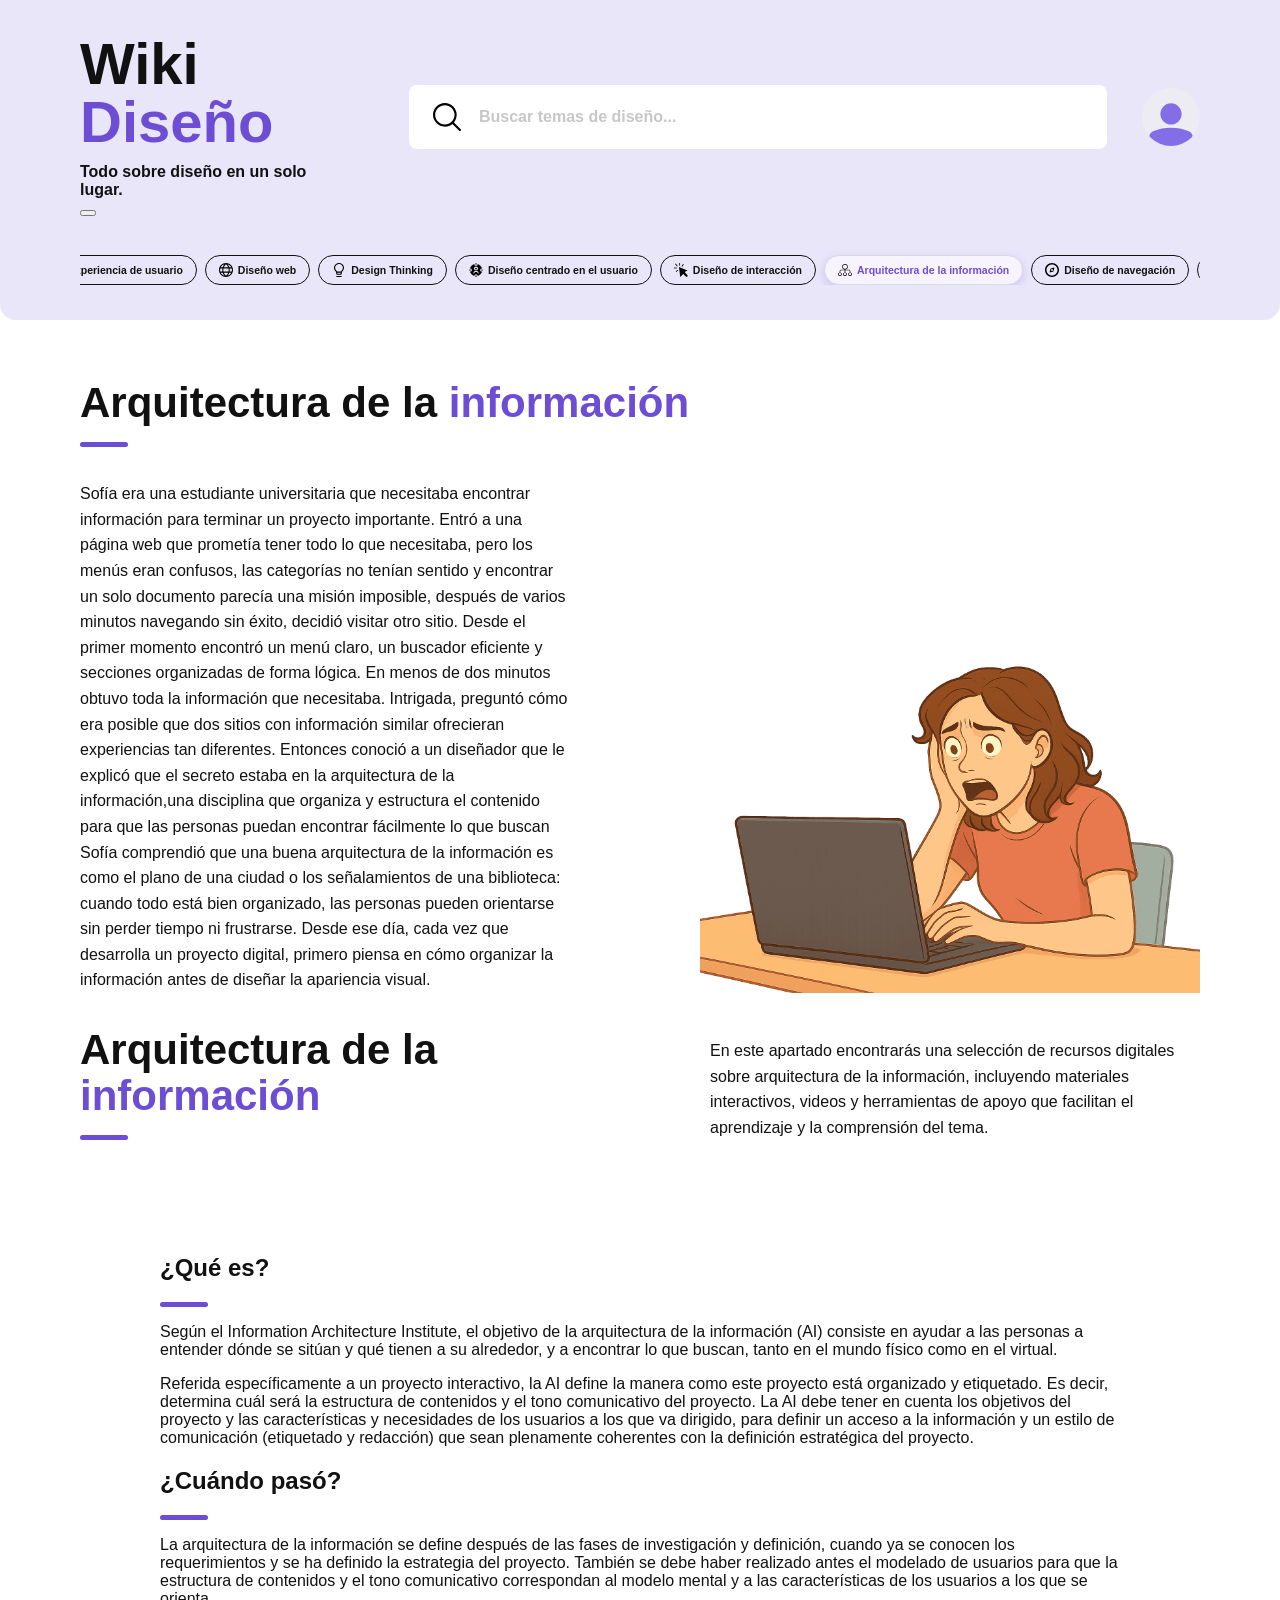
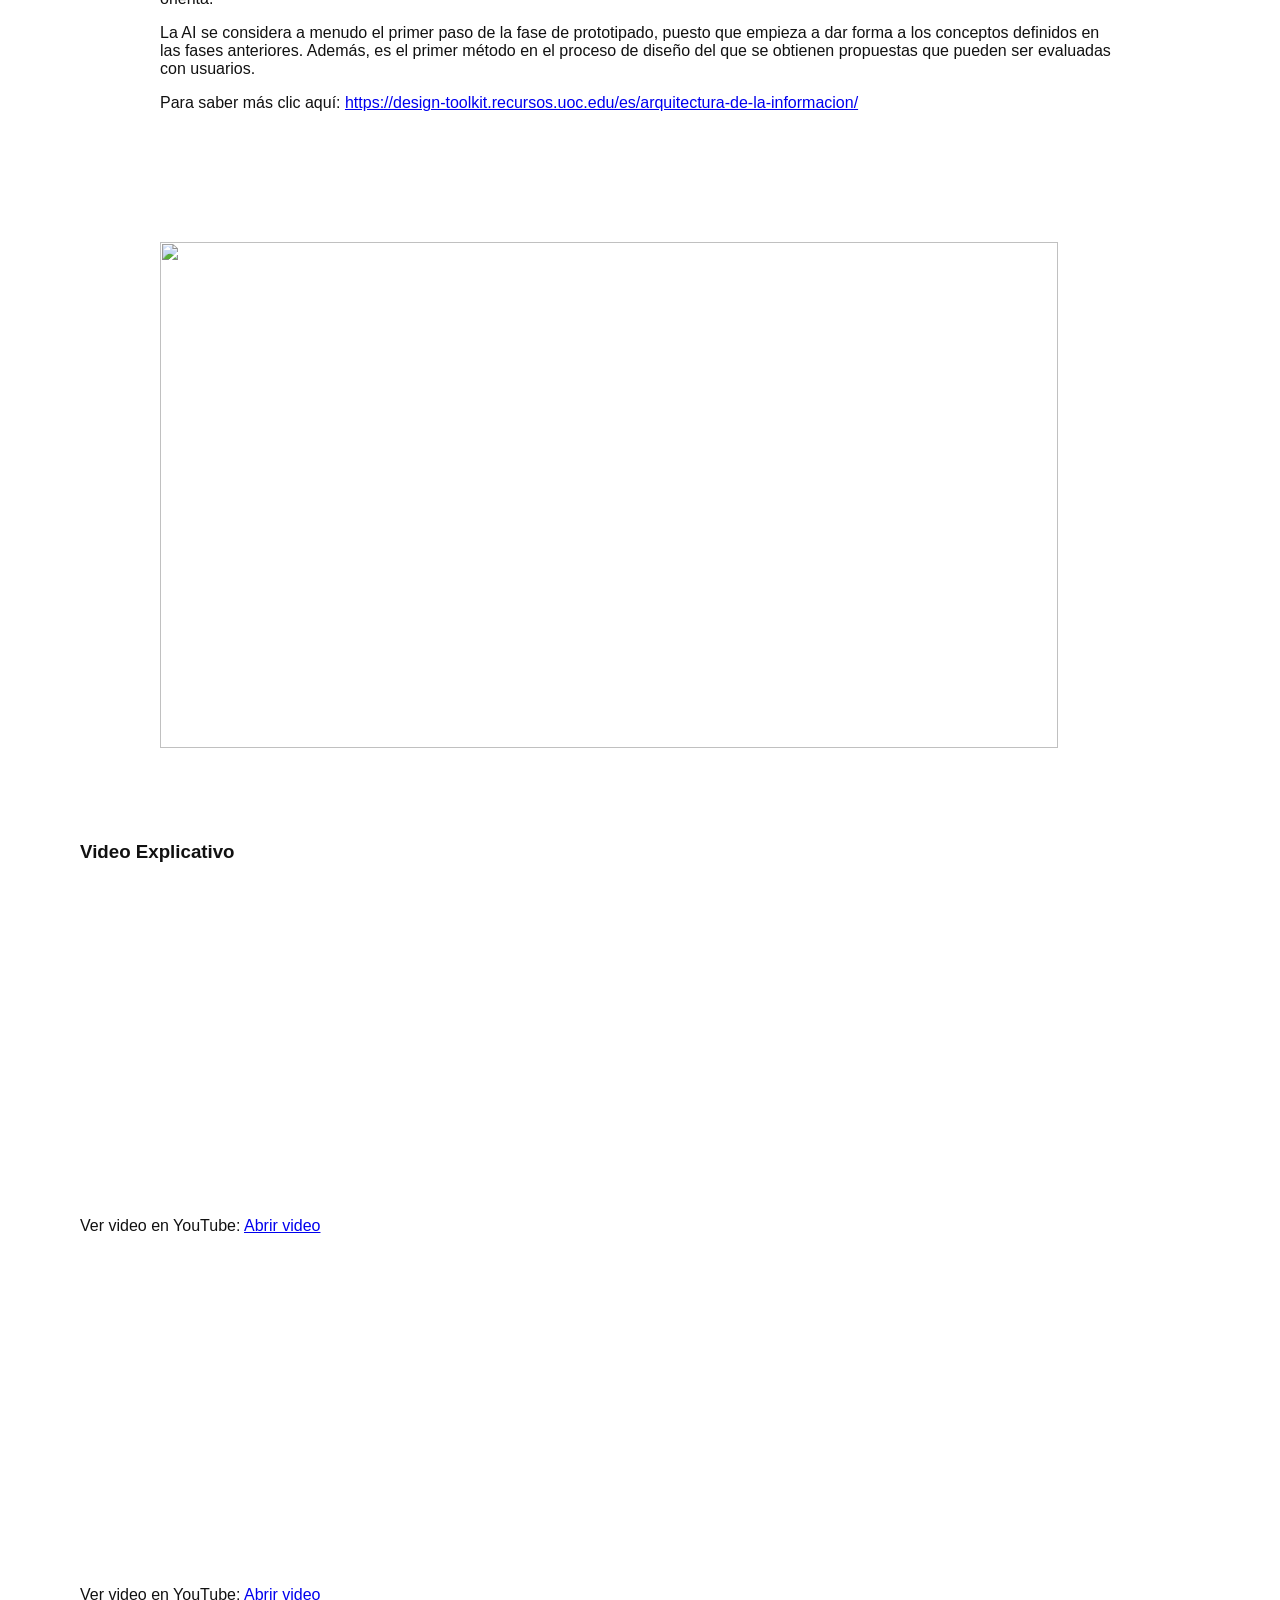
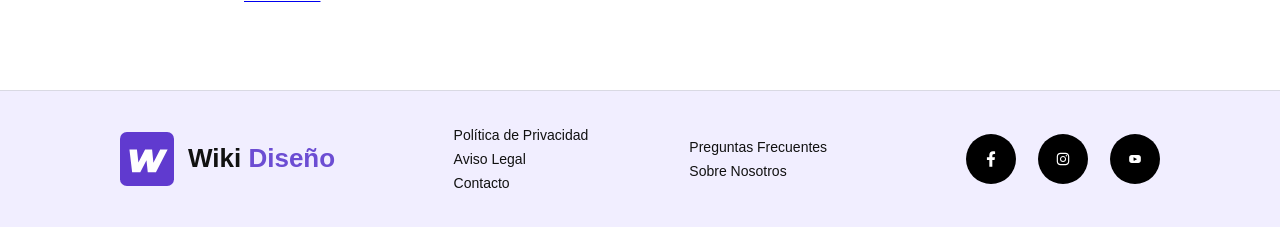
==== commit 7db23a72: "Update index.html" ====
--- a/index.html
+++ b/index.html
@@ -103,7 +103,11 @@
 		 éxito, decidió visitar otro sitio. Desde el primer momento encontró un menú claro, un buscador eficiente y secciones 
 		 organizadas de forma lógica. En menos de dos minutos obtuvo toda la información que necesitaba. Intrigada, preguntó 
 		 cómo era posible que dos sitios con información similar ofrecieran experiencias tan diferentes. Entonces conoció a un 
-		 diseñador que le explicó que el secreto estaba en la arquitectura de la información,
+		 diseñador que le explicó que el secreto estaba en la arquitectura de la información,una disciplina que organiza y 
+		 estructura el contenido para que las personas puedan encontrar fácilmente lo que buscan Sofía comprendió que una buena 
+		 arquitectura de la información es como el plano de una ciudad o los señalamientos de una biblioteca: cuando todo está 
+		 bien organizado, las personas pueden orientarse sin perder tiempo ni frustrarse. Desde ese día, cada vez que desarrolla 
+		 un proyecto digital, primero piensa en cómo organizar la información antes de diseñar la apariencia visual.
 	 </p></div>
       </div>
 
@@ -111,12 +115,9 @@
         <img src="Designer(3)(1)(1)(1).png" width="500" height="338" alt=""/>
      
     </section>
+
 	  
-  <p> una disciplina que organiza y 
-		 estructura el contenido para que las personas puedan encontrar fácilmente lo que buscan Sofía comprendió que una buena 
-		 arquitectura de la información es como el plano de una ciudad o los señalamientos de una biblioteca: cuando todo está 
-		 bien organizado, las personas pueden orientarse sin perder tiempo ni frustrarse. Desde ese día, cada vez que desarrolla 
-		 un proyecto digital, primero piensa en cómo organizar la información antes de diseñar la apariencia visual. </p>
+ 
 	  
  <section class="intro-home">
       <div>
